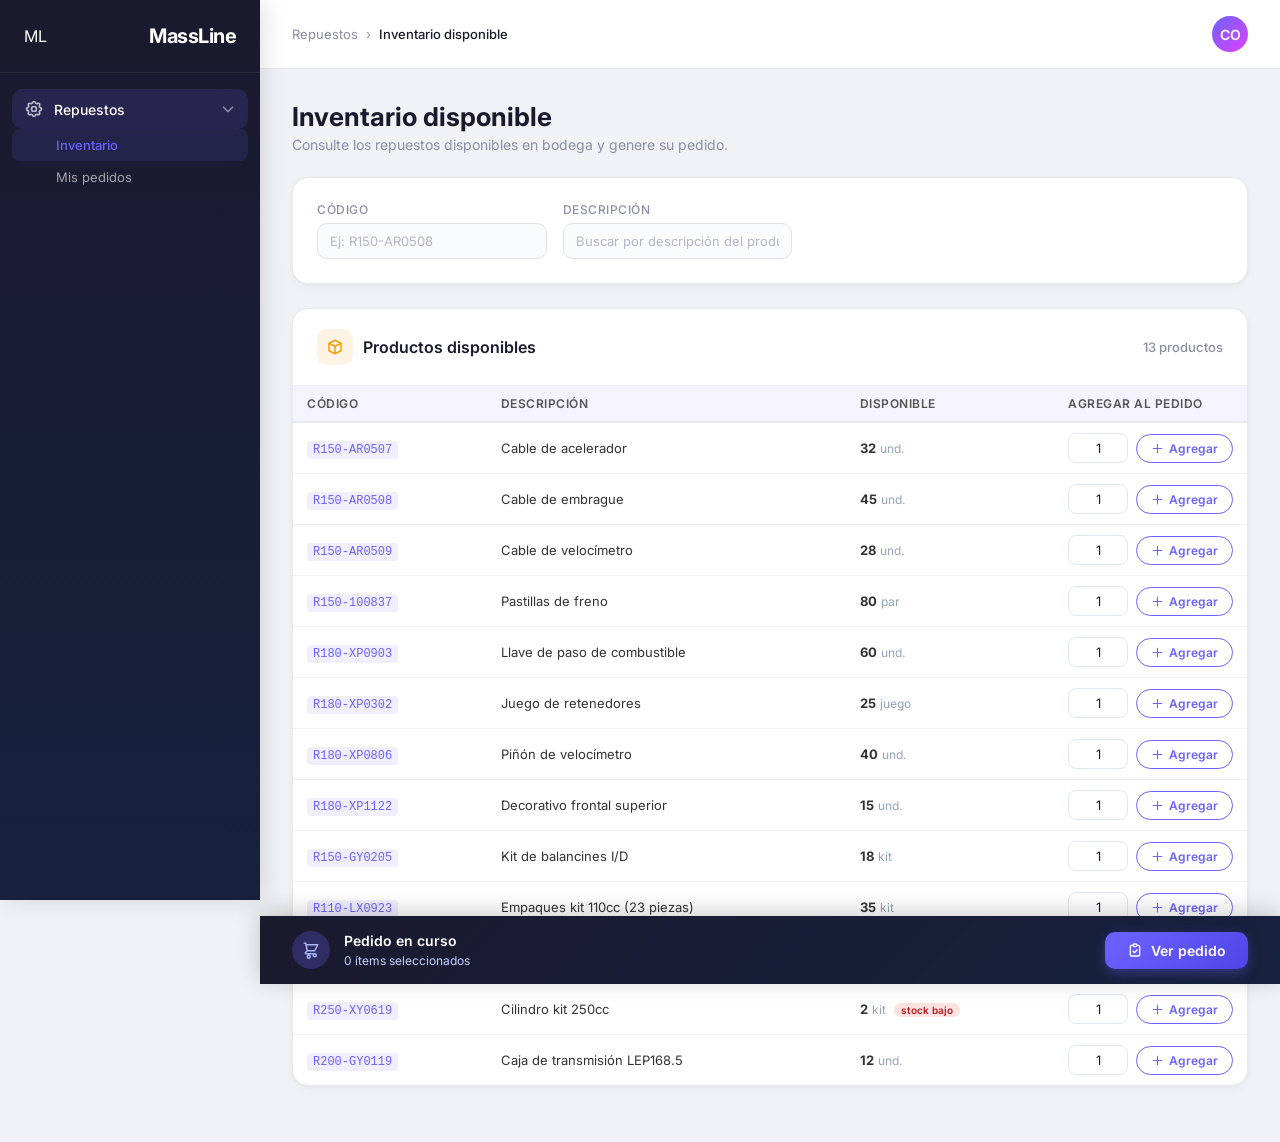
==== consumidor/index.html @ 3c109512 "casos de uso pedidos" ====
<!DOCTYPE html>
<html lang="es">
<head>
  <meta charset="UTF-8">
  <meta name="viewport" content="width=device-width, initial-scale=1.0">
  <title>MasStock — Portal de Repuestos</title>
  <link href="https://fonts.googleapis.com/css2?family=Inter:wght@400;500;600;700&display=swap" rel="stylesheet">
  <link rel="stylesheet" href="../css/styles.css">
  <link rel="stylesheet" href="../css/consumidor.css">
</head>
<body>

  <!-- ===== Sidebar ===== -->
  <aside class="sidebar">
    <div class="sidebar-logo">
      <div class="logo-icon">ML</div>
      <div class="logo-text">MassLine</div>
    </div>
    <nav class="sidebar-nav">
      <div class="nav-section open">
        <div class="nav-section-header active" onclick="toggleSection(this)">
          <div class="nav-section-left">
            <svg class="nav-icon" fill="none" stroke="currentColor" viewBox="0 0 24 24">
              <path stroke-linecap="round" stroke-linejoin="round" stroke-width="2"
                    d="M10.325 4.317c.426-1.756 2.924-1.756 3.35 0a1.724 1.724 0 002.573 1.066c1.543-.94 3.31.826 2.37 2.37a1.724 1.724 0 001.065 2.572c1.756.426 1.756 2.924 0 3.35a1.724 1.724 0 00-1.066 2.573c.94 1.543-.826 3.31-2.37 2.37a1.724 1.724 0 00-2.572 1.065c-.426 1.756-2.924 1.756-3.35 0a1.724 1.724 0 00-2.573-1.066c-1.543.94-3.31-.826-2.37-2.37a1.724 1.724 0 00-1.065-2.572c-1.756-.426-1.756-2.924 0-3.35a1.724 1.724 0 001.066-2.573c-.94-1.543.826-3.31 2.37-2.37.996.608 2.296.07 2.572-1.065z"/>
              <path stroke-linecap="round" stroke-linejoin="round" stroke-width="2" d="M15 12a3 3 0 11-6 0 3 3 0 016 0z"/>
            </svg>
            <span class="nav-label">Repuestos</span>
          </div>
          <svg class="nav-chevron" fill="none" stroke="currentColor" viewBox="0 0 24 24">
            <path stroke-linecap="round" stroke-linejoin="round" stroke-width="2" d="M9 5l7 7-7 7"/>
          </svg>
        </div>
        <div class="nav-submenu">
          <a href="index.html" class="active">Inventario</a>
          <a href="mis_pedidos.html">Mis pedidos</a>
        </div>
      </div>
    </nav>
  </aside>

  <!-- ===== Main ===== -->
  <div class="main">
    <header class="topbar">
      <div class="breadcrumb">
        <a href="#">Repuestos</a>
        <span>›</span>
        <span class="current">Inventario disponible</span>
      </div>
      <div class="topbar-actions">
        <div class="avatar" title="Consumidor">CO</div>
      </div>
    </header>

    <div class="page-content">

      <!-- ================================================================
           VISTA: Inventario disponible
      ================================================================ -->
      <div id="viewInventario">

        <div class="page-header">
          <div>
            <h1 class="page-title">Inventario disponible</h1>
            <p class="page-subtitle">Consulte los repuestos disponibles en bodega y genere su pedido.</p>
          </div>
        </div>

        <!-- Filtros -->
        <div class="card">
          <div class="card-body">
            <div class="search-row">
              <div class="filter-group">
                <label class="filter-label">Código</label>
                <input type="text" id="filterCodigo" class="filter-input" placeholder="Ej: R150-AR0508" oninput="filtrarInventario()">
              </div>
              <div class="filter-group" style="flex: 2;">
                <label class="filter-label">Descripción</label>
                <input type="text" id="filterDesc" class="filter-input" placeholder="Buscar por descripción del producto" oninput="filtrarInventario()">
              </div>

            </div>
          </div>
        </div>

        <!-- Tabla de inventario -->
        <div class="card" id="inventarioCard">
          <div class="card-header">
            <div class="card-header-icon list">
              <svg width="18" height="18" fill="none" stroke="currentColor" viewBox="0 0 24 24">
                <path stroke-linecap="round" stroke-linejoin="round" stroke-width="2"
                      d="M20 7l-8-4-8 4m16 0l-8 4m8-4v10l-8 4m0-10L4 7m8 4v10M4 7v10l8 4"/>
              </svg>
            </div>
            <h2>Productos disponibles</h2>
            <span class="card-header-right" id="inventarioCount">13 productos</span>
          </div>
          <div class="card-body" style="padding: 0;">
            <div class="table-wrapper" style="border: none; border-radius: 0;">
              <table class="data-table">
                <thead>
                  <tr>
                    <th>Código</th>
                    <th>Descripción</th>
                    <th>Disponible</th>
                    <th style="width: 175px;">Agregar al pedido</th>
                  </tr>
                </thead>
                <tbody id="inventarioTbody"></tbody>
              </table>
            </div>
          </div>
        </div>

        <!-- Sin resultados -->
        <div class="card" id="noResultsCard" style="display: none;">
          <div class="card-body">
            <div class="empty-state">
              <div class="empty-state-icon warning">
                <svg fill="none" stroke="currentColor" viewBox="0 0 24 24">
                  <path stroke-linecap="round" stroke-linejoin="round" stroke-width="2"
                        d="M21 21l-6-6m2-5a7 7 0 11-14 0 7 7 0 0114 0z"/>
                </svg>
              </div>
              <h3>Sin resultados</h3>
              <p>No se encontraron productos que coincidan con los filtros aplicados. Intente con otro código o descripción.</p>
            </div>
          </div>
        </div>

      </div><!-- /#viewInventario -->


      <!-- ================================================================
           VISTA: Pedido generado (éxito)
      ================================================================ -->
      <div id="viewExito" style="display: none;">
        <div class="card" style="max-width: 560px; margin: 48px auto;">
          <div class="card-body" style="text-align: center; padding: 48px 32px;">

            <div class="success-icon">
              <svg width="44" height="44" fill="none" stroke="currentColor" viewBox="0 0 24 24">
                <path stroke-linecap="round" stroke-linejoin="round" stroke-width="2"
                      d="M9 12l2 2 4-4m6 2a9 9 0 11-18 0 9 9 0 0118 0z"/>
              </svg>
            </div>

            <h2 class="success-title">Pedido generado exitosamente</h2>
            <p class="success-text">Su solicitud fue registrada y está en espera de confirmación por parte de bodega.</p>

            <div class="exito-ped-code" id="exitoPedCode">PED-000128</div>

            <div class="success-details">
              <div class="success-detail-item">
                <span class="extracted-label">Ítems solicitados</span>
                <span class="extracted-value" id="exitoItems">—</span>
              </div>
              <div class="success-detail-item">
                <span class="extracted-label">Estado</span>
                <span class="status-badge por-confirmar"><span class="dot"></span> Por confirmar</span>
              </div>
            </div>

            <div style="display: flex; gap: 12px; justify-content: center; margin-top: 32px;">
              <button type="button" class="btn btn-outline" onclick="nuevoPedido()">
                <svg width="15" height="15" fill="none" stroke="currentColor" viewBox="0 0 24 24">
                  <path stroke-linecap="round" stroke-linejoin="round" stroke-width="2" d="M12 4v16m8-8H4"/>
                </svg>
                Nuevo pedido
              </button>
              <a href="#" class="btn btn-primary" style="text-decoration: none;">
                <svg width="15" height="15" fill="none" stroke="currentColor" viewBox="0 0 24 24">
                  <path stroke-linecap="round" stroke-linejoin="round" stroke-width="2" d="M9 5l7 7-7 7"/>
                </svg>
                Ir a mis pedidos
              </a>
            </div>

          </div>
        </div>
      </div><!-- /#viewExito -->

    </div><!-- /.page-content -->
  </div><!-- /.main -->


  <!-- ================================================================
       Barra flotante del pedido
  ================================================================ -->
  <div class="cart-float-bar" id="cartFloatBar">
    <div class="cart-float-info">
      <div class="cart-float-icon">
        <svg width="18" height="18" fill="none" stroke="currentColor" viewBox="0 0 24 24">
          <path stroke-linecap="round" stroke-linejoin="round" stroke-width="2"
                d="M3 3h2l.4 2M7 13h10l4-8H5.4M7 13L5.4 5M7 13l-2.293 2.293c-.63.63-.184 1.707.707 1.707H17m0 0a2 2 0 100 4 2 2 0 000-4zm-8 2a2 2 0 100 4 2 2 0 000-4z"/>
        </svg>
      </div>
      <div>
        <div style="font-weight: 600; color: #fff; font-size: 14px; line-height: 1.3;">Pedido en curso</div>
        <div class="cart-float-count" id="cartFloatCount">0 ítems seleccionados</div>
      </div>
    </div>
    <button class="btn-cart-view" onclick="abrirConfirmModal()">
      <svg width="16" height="16" fill="none" stroke="currentColor" viewBox="0 0 24 24">
        <path stroke-linecap="round" stroke-linejoin="round" stroke-width="2"
              d="M9 5H7a2 2 0 00-2 2v12a2 2 0 002 2h10a2 2 0 002-2V7a2 2 0 00-2-2h-2M9 5a2 2 0 002 2h2a2 2 0 002-2M9 5a2 2 0 012-2h2a2 2 0 012 2m-6 9l2 2 4-4"/>
      </svg>
      Ver pedido
    </button>
  </div>


  <!-- ================================================================
       Modal: Confirmar pedido
  ================================================================ -->
  <div class="modal-overlay" id="confirmModal">
    <div class="modal">

      <div class="modal-header">
        <div class="modal-header-icon" style="background: linear-gradient(135deg, rgba(99,102,241,0.14), rgba(79,70,229,0.14)); color: #6366f1;">
          <svg width="20" height="20" fill="none" stroke="currentColor" viewBox="0 0 24 24">
            <path stroke-linecap="round" stroke-linejoin="round" stroke-width="2"
                  d="M3 3h2l.4 2M7 13h10l4-8H5.4M7 13L5.4 5M7 13l-2.293 2.293c-.63.63-.184 1.707.707 1.707H17m0 0a2 2 0 100 4 2 2 0 000-4zm-8 2a2 2 0 100 4 2 2 0 000-4z"/>
          </svg>
        </div>
        <div>
          <h3>Generar pedido</h3>
          <p>Revise los ítems y confirme la solicitud</p>
        </div>
        <button class="modal-close" onclick="cerrarConfirmModal()">
          <svg width="18" height="18" fill="none" stroke="currentColor" viewBox="0 0 24 24">
            <path stroke-linecap="round" stroke-linejoin="round" stroke-width="2" d="M6 18L18 6M6 6l12 12"/>
          </svg>
        </button>
      </div>

      <div class="modal-body">
        <div class="modal-section-label">Ítems solicitados</div>
        <table class="modal-cart-table">
          <thead>
            <tr>
              <th>Código</th>
              <th>Descripción</th>
              <th>Cantidad</th>
              <th></th>
            </tr>
          </thead>
          <tbody id="modalCartTbody"></tbody>
        </table>
      </div>

      <div class="modal-footer">
        <button class="btn-modal-cancel" onclick="cerrarConfirmModal()">Cancelar</button>
        <button class="btn-modal-confirm" onclick="confirmarPedido()">
          <svg width="16" height="16" fill="none" stroke="currentColor" viewBox="0 0 24 24">
            <path stroke-linecap="round" stroke-linejoin="round" stroke-width="2" d="M5 13l4 4L19 7"/>
          </svg>
          Confirmar pedido
        </button>
      </div>

    </div>
  </div>


  <script src="../js/shared.js"></script>
  <script src="js/consumidor.js"></script>
</body>
</html>
---- css/styles.css ----
/* ===== MassLine — Estilos compartidos ===== */

/* ===== Reset & Base ===== */
*,
*::before,
*::after {
    margin: 0;
    padding: 0;
    box-sizing: border-box;
}

body {
    font-family: 'Inter', system-ui, -apple-system, sans-serif;
    background: #f0f2f5;
    color: #1a1a2e;
    min-height: 100vh;
    display: flex;
}

/* ===== Sidebar ===== */
.sidebar {
    width: 260px;
    background: linear-gradient(180deg, #1a1a2e 0%, #16213e 100%);
    color: #fff;
    display: flex;
    flex-direction: column;
    min-height: 100vh;
    position: fixed;
    left: 0;
    top: 0;
    bottom: 0;
    z-index: 100;
    box-shadow: 4px 0 24px rgba(0, 0, 0, 0.12);
}

.sidebar-logo {
    padding: 24px 24px;
    border-bottom: 1px solid rgba(255, 255, 255, 0.08);
    display: flex;
    align-items: center;
    justify-content: center;
    gap: 12px;
}

.sidebar-logo .logo-icon {
    width: 140px;
    height: auto;
    max-width: 100%;
    display: block;
    border-radius: 10px;
}

.sidebar-logo .logo-text {
    font-size: 20px;
    font-weight: 700;
    letter-spacing: -0.5px;
}

.sidebar-nav {
    flex: 1;
    padding: 16px 12px;
    overflow-y: auto;
}

.nav-section {
    margin-bottom: 8px;
}

.nav-section-header {
    display: flex;
    align-items: center;
    justify-content: space-between;
    padding: 10px 12px;
    border-radius: 10px;
    cursor: pointer;
    transition: background 0.2s;
    user-select: none;
}

.nav-section-header:hover {
    background: rgba(255, 255, 255, 0.06);
}

.nav-section-header.active {
    background: rgba(108, 99, 255, 0.15);
}

.nav-section-left {
    display: flex;
    align-items: center;
    gap: 10px;
}

.nav-icon {
    width: 20px;
    height: 20px;
    opacity: 0.7;
}

.nav-label {
    font-size: 14px;
    font-weight: 500;
}

.nav-badge {
    background: #6c63ff;
    color: #fff;
    font-size: 11px;
    font-weight: 600;
    padding: 2px 8px;
    border-radius: 12px;
    min-width: 22px;
    text-align: center;
}

.nav-chevron {
    width: 16px;
    height: 16px;
    transition: transform 0.3s ease;
    opacity: 0.5;
}

.nav-section.open .nav-chevron {
    transform: rotate(90deg);
}

.nav-submenu {
    max-height: 0;
    overflow: hidden;
    transition: max-height 0.3s ease;
}

.nav-section.open .nav-submenu {
    max-height: 200px;
}

.nav-submenu a {
    display: block;
    padding: 8px 12px 8px 44px;
    color: rgba(255, 255, 255, 0.6);
    text-decoration: none;
    font-size: 13px;
    border-radius: 8px;
    transition: all 0.2s;
}

.nav-submenu a:hover,
.nav-submenu a.active {
    color: #fff;
    background: rgba(108, 99, 255, 0.12);
}

.nav-submenu a.active {
    color: #6c63ff;
    font-weight: 500;
}

/* ===== Main Content ===== */
.main {
    margin-left: 260px;
    flex: 1;
    min-height: 100vh;
    display: flex;
    flex-direction: column;
}

/* ===== Top Bar ===== */
.topbar {
    background: #fff;
    padding: 16px 32px;
    display: flex;
    align-items: center;
    justify-content: space-between;
    border-bottom: 1px solid #e8e8ef;
    position: sticky;
    top: 0;
    z-index: 50;
}

.breadcrumb {
    display: flex;
    align-items: center;
    gap: 8px;
    font-size: 13px;
    color: #8b8fa3;
}

.breadcrumb a {
    color: #8b8fa3;
    text-decoration: none;
    transition: color 0.2s;
}

.breadcrumb a:hover {
    color: #6c63ff;
}

.breadcrumb .current {
    color: #1a1a2e;
    font-weight: 500;
}

.topbar-actions {
    display: flex;
    align-items: center;
    gap: 12px;
}

.avatar {
    width: 36px;
    height: 36px;
    border-radius: 50%;
    background: linear-gradient(135deg, #6c63ff, #e040fb);
    display: flex;
    align-items: center;
    justify-content: center;
    font-size: 14px;
    font-weight: 600;
    color: #fff;
    cursor: pointer;
}

/* ===== Page Content ===== */
.page-content {
    flex: 1;
    padding: 32px;
    max-width: 1100px;
    width: 100%;
}

.page-header {
    display: flex;
    align-items: flex-start;
    justify-content: space-between;
    margin-bottom: 24px;
}

.page-header-actions {
    display: flex;
    gap: 8px;
}

.page-title {
    font-size: 26px;
    font-weight: 700;
    color: #1a1a2e;
    margin-bottom: 4px;
}

.page-subtitle {
    font-size: 14px;
    color: #8b8fa3;
}

.page-content-narrow {
    max-width: 900px;
}

.page-content-narrow .page-subtitle {
    margin-bottom: 32px;
}

/* ===== Card ===== */
.card {
    background: #fff;
    border-radius: 16px;
    box-shadow: 0 1px 3px rgba(0, 0, 0, 0.04), 0 4px 12px rgba(0, 0, 0, 0.03);
    border: 1px solid #e8e8ef;
    margin-bottom: 24px;
    overflow: hidden;
}

.card-header {
    padding: 20px 24px;
    border-bottom: 1px solid #f0f0f5;
    display: flex;
    align-items: center;
    gap: 10px;
}

.card-header-icon {
    width: 36px;
    height: 36px;
    border-radius: 10px;
    display: flex;
    align-items: center;
    justify-content: center;
    font-size: 18px;
}

.card-header-icon.search {
    background: #eef0ff;
    color: #6c63ff;
}

.card-header-icon.list {
    background: #fff3e6;
    ;
    color: #f59e0b;
}

.card-header-icon.detail {
    background: #eef0ff;
    color: #6c63ff;
}

.card-header-icon.info {
    background: #eef0ff;
    color: #6c63ff;
}

.card-header-icon.docs {
    background: #fff3e6;
    color: #f59e0b;
}

.card-header-icon.email {
    background: #e8f5e9;
    color: #4caf50;
}

.card-header h2 {
    font-size: 16px;
    font-weight: 600;
    color: #1a1a2e;
}

.card-header-right {
    margin-left: auto;
    font-size: 13px;
    color: #8b8fa3;
    font-weight: 500;
}

.card-body {
    padding: 24px;
}

/* ===== Buttons ===== */
.btn {
    padding: 10px 24px;
    border-radius: 10px;
    font-size: 14px;
    font-weight: 500;
    font-family: inherit;
    cursor: pointer;
    transition: all 0.2s;
    border: none;
    display: inline-flex;
    align-items: center;
    gap: 8px;
}

.btn-secondary {
    background: #f0f0f5;
    color: #4a4a68;
}

.btn-secondary:hover {
    background: #e4e4ec;
}

.btn-primary {
    background: linear-gradient(135deg, #6c63ff, #5a52d5);
    color: #fff;
    box-shadow: 0 2px 8px rgba(108, 99, 255, 0.3);
}

.btn-primary:hover {
    background: linear-gradient(135deg, #5a52d5, #4840b0);
    box-shadow: 0 4px 16px rgba(108, 99, 255, 0.4);
    transform: translateY(-1px);
}

.btn-primary:active {
    transform: translateY(0);
}

.btn-primary:disabled {
    background: #c4c4d4;
    box-shadow: none;
    cursor: not-allowed;
    transform: none;
}

.btn-primary:disabled:hover {
    background: #c4c4d4;
    box-shadow: none;
    transform: none;
}

.btn-sm {
    padding: 8px 16px;
    font-size: 13px;
    border-radius: 8px;
}

/* ===== Search/Filters (consulta) ===== */
.search-row {
    display: grid;
    grid-template-columns: 1.2fr 1.2fr 1fr 1fr auto;
    gap: 16px;
    align-items: end;
}

.filter-group {
    display: flex;
    flex-direction: column;
    gap: 6px;
}

.filter-label {
    font-size: 12px;
    font-weight: 500;
    color: #8b8fa3;
    text-transform: uppercase;
    letter-spacing: 0.5px;
}

.filter-input {
    padding: 9px 12px;
    border: 1.5px solid #dfe1e8;
    border-radius: 10px;
    font-size: 13px;
    font-family: inherit;
    color: #1a1a2e;
    background: #fafbfd;
    transition: all 0.2s;
    outline: none;
}

.filter-input:hover {
    border-color: #b4b7c9;
}

.filter-input:focus {
    border-color: #6c63ff;
    background: #fff;
    box-shadow: 0 0 0 3px rgba(108, 99, 255, 0.1);
}

.filter-input::placeholder {
    color: #b4b7c9;
}

/* ===== Estado Tabs ===== */
.estado-tabs {
    display: flex;
    gap: 6px;
    margin-top: 16px;
    flex-wrap: wrap;
}

.estado-tab {
    padding: 6px 14px;
    border-radius: 8px;
    border: 1.5px solid #e4e4ec;
    border-radius: 20px;
    background: #fff;
    font-size: 12px;
    font-weight: 500;
    color: #6b7280;
    cursor: pointer;
    transition: all 0.2s;
    font-family: inherit;
    display: inline-flex;
    align-items: center;
    gap: 6px;
}

.estado-tab:hover {
    border-color: #6c63ff;
    color: #6c63ff;
}

.estado-tab.active {
    background: #6c63ff;
    color: #fff;
    border-color: #6c63ff;
}

.tab-count {
    font-size: 11px;
    font-weight: 600;
    background: rgba(0, 0, 0, 0.06);
    padding: 1px 7px;
    border-radius: 10px;
}

.estado-tab.active .tab-count {
    background: rgba(255, 255, 255, 0.25);
}

/* ===== Data Table ===== */
.table-wrapper {
    overflow-x: auto;
    border-radius: 8px;
    border: 1px solid #e8e8f0;
}

.data-table {
    width: 100%;
    border-collapse: collapse;
    font-size: 13px;
}

.data-table thead {
    background: #f4f3ff;
}

.data-table th {
    padding: 10px 14px;
    text-align: left;
    font-weight: 600;
    color: #555;
    font-size: 12px;
    text-transform: uppercase;
    letter-spacing: 0.5px;
    border-bottom: 2px solid #e8e8f0;
}

.data-table td {
    padding: 10px 14px;
    color: #333;
    border-bottom: 1px solid #f0f0f5;
}

.data-table tbody tr:hover {
    background: #fafaff;
}

.data-table tbody tr:last-child td {
    border-bottom: none;
}

.data-table code {
    background: #f0eeff;
    padding: 2px 6px;
    border-radius: 4px;
    font-size: 12px;
    color: #6c63ff;
}

.data-table code.code-ml {
    background: #fef2f2;
    color: #e11d48;
}

#ordersTableCard .data-table tbody tr {
    cursor: pointer;
    transition: background 0.15s;
}

#ordersTableCard .data-table tbody tr:hover {
    background: #f5f4ff;
}

/* ===== Status Badges ===== */
.status-badge {
    display: inline-flex;
    align-items: center;
    gap: 6px;
    padding: 4px 12px;
    border-radius: 20px;
    font-size: 12px;
    font-weight: 500;
    white-space: nowrap;
}

.status-badge .dot {
    width: 6px;
    height: 6px;
    border-radius: 50%;
    flex-shrink: 0;
}

/* En bodega */
.status-badge.en-bodega {
    background: #fef3c7;
    color: #92400e;
    border: 1px solid #fde68a;
}

.status-badge.en-bodega .dot {
    background: #f59e0b;
}

/* En revisión */
.status-badge.en-revision {
    background: #fef3c7;
    color: #92400e;
    border: 1.5px dashed #f59e0b;
    animation: pulse-review 2s infinite;
}

.status-badge.en-revision .dot {
    background: #f59e0b;
    animation: pulse 1s infinite;
}

@keyframes pulse {

    0%,
    100% {
        opacity: 0.4;
    }

    50% {
        opacity: 1;
    }
}

@keyframes pulse-review {

    0%,
    100% {
        box-shadow: 0 0 0 0 rgba(245, 158, 11, 0.3);
    }

    50% {
        box-shadow: 0 0 0 6px rgba(245, 158, 11, 0);
    }
}

/* Revisada */
.status-badge.revisada {
    background: #ecfdf5;
    color: #065f46;
    border: 1px solid #a7f3d0;
}

.status-badge.revisada .dot {
    background: #10b981;
}

/* Revisada con anomalía */
.status-badge.revisada-anomalia {
    background: linear-gradient(135deg, #ecfdf5 50%, #fef3c7 100%);
    color: #065f46;
    border: 1px solid #bbf7d0;
}

.status-badge.revisada-anomalia .dot {
    background: #f59e0b;
}

.status-badge.revisada-anomalia .warning-icon,
.status-badge.almacenada-anomalia .warning-icon,
.status-badge.por-almacenar-anomalia .warning-icon,
.status-badge.valorada-anomalia .warning-icon {
    width: 14px;
    height: 14px;
    color: #f59e0b;
}

/* Almacenada */
.status-badge.almacenada {
    background: #ede9fe;
    color: #5b21b6;
    border: 1px solid #ddd6fe;
}

.status-badge.almacenada .dot {
    background: #8b5cf6;
}

/* Almacenada con anomalía */
.status-badge.almacenada-anomalia {
    background: linear-gradient(135deg, #ede9fe 50%, #fef3c7 100%);
    color: #5b21b6;
    border: 1px solid #ddd6fe;
}

.status-badge.almacenada-anomalia .dot {
    background: #f59e0b;
}

/* Por almacenar */
.status-badge.por-almacenar {
    background: #eef0ff;
    color: #4338ca;
    border: 1px solid #c7d2fe;
}

.status-badge.por-almacenar .dot {
    background: #818cf8;
}

/* Por almacenar con anomalía */
.status-badge.por-almacenar-anomalia {
    background: linear-gradient(135deg, #eef0ff 50%, #fef3c7 100%);
    color: #4338ca;
    border: 1px solid #c7d2fe;
}

.status-badge.por-almacenar-anomalia .dot {
    background: #f59e0b;
}

/* Valorada */
.status-badge.valorada {
    background: #fdf4ff;
    color: #86198f;
    border: 1px solid #f0abfc;
}

.status-badge.valorada .dot {
    background: #D916A8;
}

/* Valorada con anomalía */
.status-badge.valorada-anomalia {
    background: linear-gradient(135deg, #fdf4ff 50%, #fef3c7 100%);
    color: #86198f;
    border: 1px solid #f0abfc;
}

.status-badge.valorada-anomalia .dot {
    background: #f59e0b;
}

/* Por valorar (Local directa) */
.status-badge.por-valorar {
    background: #fdf2f8;
    color: #9d174d;
    border: 1px solid #fbcfe8;
}

.status-badge.por-valorar .dot {
    background: #ec4899;
}

/* Ingresada (Por llegar) */
.status-badge.ingresada {
    background: #dbeafe;
    color: #075985;
    border: 1px solid #bfdbfe;
}

.status-badge.ingresada .dot {
    background: #3b82f6;
}

/* ===== Detail View ===== */
.detail-header {
    display: flex;
    align-items: center;
    gap: 12px;
    margin-bottom: 24px;
    flex-wrap: wrap;
}

.detail-back {
    width: 36px;
    height: 36px;
    border-radius: 10px;
    border: 1.5px solid #e4e4ec;
    background: #fff;
    display: flex;
    align-items: center;
    justify-content: center;
    cursor: pointer;
    transition: all 0.2s;
    text-decoration: none;
    color: inherit;
}

.detail-back:hover {
    border-color: #6c63ff;
    color: #6c63ff;
}

.detail-title {
    font-size: 22px;
    font-weight: 700;
}

.detail-grid {
    display: grid;
    grid-template-columns: 1fr 1fr;
    gap: 20px;
}

.detail-field {
    display: flex;
    flex-direction: column;
    gap: 4px;
}

.detail-label {
    font-size: 12px;
    font-weight: 600;
    color: #8b8fa3;
    text-transform: uppercase;
    letter-spacing: 0.5px;
}

.detail-value {
    font-size: 15px;
    font-weight: 500;
    color: #1a1a2e;
}

.detail-section-title {
    font-size: 14px;
    font-weight: 600;
    color: #4a4a68;
    margin-bottom: 12px;
    display: flex;
    align-items: center;
    gap: 8px;
}

.item-count {
    background: #f0eeff;
    color: #6c63ff;
    font-size: 12px;
    font-weight: 600;
    padding: 2px 10px;
    border-radius: 12px;
}

/* ===== Empty States ===== */
.empty-state {
    text-align: center;
    padding: 48px 24px;
}

.empty-state-icon {
    width: 64px;
    height: 64px;
    margin: 0 auto 16px;
    background: #f0f0f5;
    border-radius: 16px;
    display: flex;
    align-items: center;
    justify-content: center;
}

.empty-state-icon svg {
    width: 28px;
    height: 28px;
    color: #8b8fa3;
}

.empty-state-icon.warning {
    background: #fef3c7;
}

.empty-state-icon.warning svg {
    color: #f59e0b;
}

.empty-state h3 {
    font-size: 16px;
    font-weight: 600;
    color: #1a1a2e;
    margin-bottom: 8px;
}

.empty-state p {
    font-size: 14px;
    color: #8b8fa3;
    max-width: 400px;
    margin: 0 auto;
    line-height: 1.6;
}

/* ===== Toggle Simulation Button ===== */
.toggle-error-mode {
    position: fixed;
    bottom: 16px;
    right: 16px;
    height: 32px;
    padding: 0 12px;
    border-radius: 16px;
    border: 2px solid #e5e7eb;
    background: #fff;
    cursor: pointer;
    display: flex;
    align-items: center;
    justify-content: center;
    gap: 6px;
    opacity: 0.12;
    transition: all 0.2s;
    z-index: 200;
    font-family: inherit;
    font-size: 11px;
    font-weight: 500;
    color: #6b7280;
}

.toggle-error-mode:hover {
    opacity: 1;
    box-shadow: 0 2px 12px rgba(0, 0, 0, 0.15);
}

.toggle-error-mode.mode-1 {
    border-color: #ef4444;
    background: #fef2f2;
    color: #991b1b;
    opacity: 0.5;
}

.toggle-error-mode.mode-2 {
    border-color: #f59e0b;
    background: #fffbeb;
    color: #92400e;
    opacity: 0.5;
}

.toggle-error-mode.mode-3 {
    border-color: #3b82f6;
    background: #eff6ff;
    color: #1e40af;
    opacity: 0.5;
}

.toggle-error-mode.mode-4 {
    border-color: #8b5cf6;
    background: #f5f3ff;
    color: #5b21b6;
    opacity: 0.5;
}

.toggle-error-mode.mode-5 {
    border-color: #6c63ff;
    background: #f0eeff;
    color: #4338ca;
    opacity: 0.5;
}

.toggle-error-mode[class*="mode-"]:hover {
    opacity: 1;
}

/* ===== Action Buttons (arrival, review, store) ===== */
/* Registrar llegada */
.btn-arrival {
    width: 30px;
    height: 30px;
    border-radius: 8px;
    border: 1.5px solid #bae6fd;
    background: #e0f2fe;
    color: #0284c7;
    display: inline-flex;
    align-items: center;
    justify-content: center;
    cursor: pointer;
    transition: all 0.2s;
    position: relative;
}

.btn-arrival:hover {
    background: #0ea5e9;
    color: #fff;
    border-color: #0ea5e9;
    transform: translateY(-1px);
    box-shadow: 0 2px 8px rgba(14, 165, 233, 0.4);
}

.btn-arrival::after {
    content: 'Registrar llegada';
    position: absolute;
    bottom: calc(100% + 6px);
    left: 50%;
    transform: translateX(-50%);
    background: #1a1a2e;
    color: #fff;
    padding: 4px 10px;
    border-radius: 6px;
    font-size: 11px;
    white-space: nowrap;
    opacity: 0;
    pointer-events: none;
    transition: opacity 0.2s;
}

.btn-arrival:hover::after {
    opacity: 1;
}

.btn-arrival-lg {
    padding: 8px 16px;
    border-radius: 10px;
    border: 1.5px solid #bae6fd;
    background: #e0f2fe;
    color: #0284c7;
    font-size: 13px;
    font-weight: 600;
    font-family: inherit;
    display: inline-flex;
    align-items: center;
    gap: 8px;
    cursor: pointer;
    transition: all 0.2s;
}

.btn-arrival-lg:hover {
    background: #0ea5e9;
    color: #fff;
    border-color: #0ea5e9;
    box-shadow: 0 2px 8px rgba(14, 165, 233, 0.4);
    transform: translateY(-1px);
}

/* Iniciar revisión */
.btn-review {
    width: 30px;
    height: 30px;
    border-radius: 8px;
    border: 1.5px solid #a7f3d0;
    background: #d1fae5;
    color: #059669;
    display: inline-flex;
    align-items: center;
    justify-content: center;
    cursor: pointer;
    transition: all 0.2s;
    position: relative;
}

.btn-review:hover {
    background: #10b981;
    color: #fff;
    border-color: #10b981;
    transform: translateY(-1px);
    box-shadow: 0 2px 8px rgba(16, 185, 129, 0.4);
}

.btn-review::after {
    content: 'Iniciar revisión';
    position: absolute;
    bottom: calc(100% + 6px);
    left: 50%;
    transform: translateX(-50%);
    background: #1a1a2e;
    color: #fff;
    padding: 4px 10px;
    border-radius: 6px;
    font-size: 11px;
    white-space: nowrap;
    opacity: 0;
    pointer-events: none;
    transition: opacity 0.2s;
}

.btn-review:hover::after {
    opacity: 1;
}

.btn-review-lg {
    padding: 8px 16px;
    border-radius: 10px;
    border: 1.5px solid #a7f3d0;
    background: #d1fae5;
    color: #059669;
    font-size: 13px;
    font-weight: 600;
    font-family: inherit;
    display: inline-flex;
    align-items: center;
    gap: 8px;
    cursor: pointer;
    transition: all 0.2s;
}

.btn-review-lg:hover {
    background: #10b981;
    color: #fff;
    border-color: #10b981;
    box-shadow: 0 2px 8px rgba(16, 185, 129, 0.4);
    transform: translateY(-1px);
}

/* Almacenar */
.btn-store {
    width: 30px;
    height: 30px;
    border-radius: 8px;
    border: 1.5px solid #c7d2fe;
    background: #eef0ff;
    color: #6366f1;
    display: inline-flex;
    align-items: center;
    justify-content: center;
    cursor: pointer;
    transition: all 0.2s;
    position: relative;
}

.btn-store:hover {
    background: #818cf8;
    color: #fff;
    border-color: #818cf8;
    transform: translateY(-1px);
    box-shadow: 0 2px 8px rgba(129, 140, 248, 0.4);
}

.btn-store::after {
    content: 'Almacenar';
    position: absolute;
    bottom: calc(100% + 6px);
    left: 50%;
    transform: translateX(-50%);
    background: #1a1a2e;
    color: #fff;
    padding: 4px 10px;
    border-radius: 6px;
    font-size: 11px;
    white-space: nowrap;
    opacity: 0;
    pointer-events: none;
    transition: opacity 0.2s;
}

.btn-store:hover::after {
    opacity: 1;
}

.btn-valorate {
    width: 30px;
    height: 30px;
    border-radius: 8px;
    border: 1.5px solid #f0abfc;
    background: #fdf4ff;
    color: #D916A8;
    display: inline-flex;
    align-items: center;
    justify-content: center;
    cursor: pointer;
    transition: all 0.2s;
    position: relative;
}

.btn-valorate:hover {
    background: #D916A8;
    color: #fff;
    border-color: #D916A8;
    transform: translateY(-1px);
    box-shadow: 0 2px 8px rgba(217, 22, 168, 0.4);
}

.btn-valorate::after {
    content: 'Valorar';
    position: absolute;
    bottom: calc(100% + 6px);
    left: 50%;
    transform: translateX(-50%);
    background: #1a1a2e;
    color: #fff;
    padding: 4px 10px;
    border-radius: 6px;
    font-size: 11px;
    white-space: nowrap;
    opacity: 0;
    pointer-events: none;
    transition: opacity 0.2s;
}

.btn-valorate:hover::after {
    opacity: 1;
}

.btn-store-lg {
    padding: 8px 16px;
    border-radius: 10px;
    border: 1.5px solid #c7d2fe;
    background: #eef0ff;
    color: #4338ca;
    font-size: 13px;
    font-weight: 600;
    font-family: inherit;
    display: inline-flex;
    align-items: center;
    gap: 8px;
    cursor: pointer;
    transition: all 0.2s;
}

.btn-store-lg:hover {
    background: #6366f1;
    color: #fff;
    border-color: #6366f1;
    box-shadow: 0 2px 8px rgba(99, 102, 241, 0.4);
    transform: translateY(-1px);
}

.btn-valorate-lg {
    padding: 8px 16px;
    border-radius: 10px;
    border: 1.5px solid #f0abfc;
    background: #fdf4ff;
    color: #86198f;
    font-size: 13px;
    font-weight: 600;
    font-family: inherit;
    display: inline-flex;
    align-items: center;
    gap: 8px;
    cursor: pointer;
    transition: all 0.2s;
}

.btn-valorate-lg:hover {
    background: #D916A8;
    color: #fff;
    border-color: #D916A8;
    box-shadow: 0 2px 8px rgba(217, 22, 168, 0.4);
    transform: translateY(-1px);
}

.btn-edit-review-lg {
    padding: 8px 16px;
    border-radius: 10px;
    border: 1.5px solid #fde68a;
    background: #fefce8;
    color: #92400e;
    font-size: 13px;
    font-weight: 600;
    font-family: inherit;
    display: inline-flex;
    align-items: center;
    gap: 8px;
    cursor: pointer;
    transition: all 0.2s;
}

.btn-edit-review-lg:hover {
    background: #f59e0b;
    color: #fff;
    border-color: #f59e0b;
    box-shadow: 0 2px 8px rgba(245, 158, 11, 0.4);
    transform: translateY(-1px);
}

/* Disabled state when emergency edit request is pending */
.btn-arrival-lg:disabled,
.btn-review-lg:disabled,
.btn-edit-review-lg:disabled,
.btn-store-lg:disabled,
.btn-pending-lock:disabled {
    opacity: 0.45;
    cursor: not-allowed;
    filter: grayscale(0.4);
    transform: none !important;
    box-shadow: none !important;
}

/* ===== Modal ===== */
.modal-overlay {
    position: fixed;
    inset: 0;
    background: rgba(0, 0, 0, 0.4);
    backdrop-filter: blur(4px);
    display: flex;
    align-items: center;
    justify-content: center;
    z-index: 1000;
    opacity: 0;
    pointer-events: none;
    transition: opacity 0.3s;
}

.modal-overlay.active {
    opacity: 1;
    pointer-events: auto;
}

.modal {
    background: #fff;
    border-radius: 16px;
    box-shadow: 0 20px 60px rgba(0, 0, 0, 0.15);
    width: 90%;
    max-width: 480px;
    max-height: 90vh;
    display: flex;
    flex-direction: column;
    transform: translateY(20px) scale(0.97);
    transition: transform 0.25s ease;
}

.modal-overlay.active .modal {
    transform: translateY(0) scale(1);
}

.modal-header {
    padding: 20px 24px;
    border-bottom: 1px solid #f0f0f5;
    display: flex;
    align-items: center;
    gap: 12px;
}

.modal-header-icon {
    width: 40px;
    height: 40px;
    border-radius: 10px;
    background: linear-gradient(135deg, rgba(14, 165, 233, 0.15), rgba(2, 132, 199, 0.15));
    color: #0284c7;
    display: flex;
    align-items: center;
    justify-content: center;
    flex-shrink: 0;
}

.modal-header h3 {
    font-size: 16px;
    font-weight: 600;
    color: #1a1a2e;
}

.modal-header p {
    font-size: 13px;
    color: #8b8fa3;
    margin-top: 2px;
}

.modal-close {
    margin-left: auto;
    width: 32px;
    height: 32px;
    border-radius: 8px;
    border: none;
    background: transparent;
    cursor: pointer;
    display: flex;
    align-items: center;
    justify-content: center;
    color: #8b8fa3;
    transition: all 0.2s;
}

.modal-close:hover {
    background: #f0f0f5;
    color: #1a1a2e;
}

.modal-body {
    padding: 24px;
    overflow-y: auto;
    flex: 1;
}

.modal-summary {
    display: flex;
    flex-direction: column;
    gap: 10px;
    padding: 16px;
    background: #f8f7ff;
    border-radius: 10px;
    margin-bottom: 20px;
}

.modal-summary-row {
    display: flex;
    justify-content: space-between;
    align-items: center;
}

.modal-summary-label {
    font-size: 13px;
    color: #8b8fa3;
}

.modal-summary-value {
    font-size: 13px;
    font-weight: 600;
    color: #1a1a2e;
}

.modal-form-row {
    display: grid;
    grid-template-columns: 1fr 1fr;
    gap: 12px;
}

.modal-form-group {
    display: flex;
    flex-direction: column;
    gap: 6px;
}

.modal-form-label {
    font-size: 12px;
    font-weight: 500;
    color: #8b8fa3;
}

.modal-form-input {
    padding: 8px 12px;
    border: 1.5px solid #e4e4ec;
    border-radius: 8px;
    font-size: 13px;
    font-family: inherit;
    color: #1a1a2e;
    background: #f8f7ff;
}

.modal-footer {
    padding: 16px 24px;
    border-top: 1px solid #f0f0f5;
    display: flex;
    justify-content: flex-end;
    align-items: center;
    gap: 8px;
    flex-wrap: wrap;
}

.btn-modal-cancel {
    padding: 8px 20px;
    border-radius: 8px;
    border: 1.5px solid #e4e4ec;
    background: #fff;
    color: #4a4a68;
    font-size: 13px;
    font-weight: 500;
    font-family: inherit;
    cursor: pointer;
    transition: all 0.2s;
}

.btn-modal-cancel:hover {
    background: #f0f0f5;
}

.btn-modal-confirm {
    padding: 8px 20px;
    border-radius: 8px;
    border: none;
    background: linear-gradient(135deg, #0ea5e9, #0284c7);
    color: #fff;
    font-size: 13px;
    font-weight: 600;
    font-family: inherit;
    cursor: pointer;
    display: flex;
    align-items: center;
    gap: 6px;
    transition: all 0.2s;
}

.btn-modal-confirm:hover {
    box-shadow: 0 4px 12px rgba(14, 165, 233, 0.4);
    transform: translateY(-1px);
}

.btn-modal-confirm:disabled {
    opacity: 0.45;
    cursor: not-allowed;
}

.btn-modal-confirm:disabled:hover {
    box-shadow: none;
    transform: none;
}

.storage-blocked-msg {
    display: flex;
    align-items: center;
    gap: 6px;
    font-size: 12px;
    font-weight: 500;
    color: #92400e;
    background: #fefce8;
    border: 1px solid #fde68a;
    border-radius: 8px;
    padding: 8px 12px;
    width: 100%;
    order: -1;
}

/* ===== Toast ===== */
.toast {
    position: fixed;
    top: 24px;
    right: 24px;
    background: #fff;
    border-radius: 12px;
    box-shadow: 0 8px 30px rgba(0, 0, 0, 0.12);
    border: 1px solid #e8e8ef;
    padding: 14px 18px;
    display: flex;
    align-items: center;
    gap: 12px;
    z-index: 2000;
    transform: translateX(120%);
    transition: transform 0.4s ease;
    max-width: 400px;
}

.toast.show {
    transform: translateX(0);
}

.toast-icon {
    width: 32px;
    height: 32px;
    border-radius: 8px;
    background: #d1fae5;
    color: #059669;
    display: flex;
    align-items: center;
    justify-content: center;
    flex-shrink: 0;
}

.toast-content {
    flex: 1;
}

.toast-title {
    font-size: 13px;
    font-weight: 600;
    color: #1a1a2e;
}

.toast-message {
    font-size: 12px;
    color: #8b8fa3;
    margin-top: 2px;
}

.toast-close {
    background: none;
    border: none;
    cursor: pointer;
    color: #8b8fa3;
    padding: 4px;
    display: flex;
    align-items: center;
    justify-content: center;
    border-radius: 4px;
    transition: all 0.2s;
}

.toast-close:hover {
    background: #f0f0f5;
    color: #1a1a2e;
}

/* ===== Storage Modal ===== */
.storage-products {
    margin-top: 14px;
}

.storage-product-item {
    border: 1.5px solid #e2e4e9;
    border-radius: 10px;
    margin-bottom: 10px;
    overflow: hidden;
}

.storage-product-header {
    display: flex;
    align-items: center;
    gap: 10px;
    padding: 10px 14px;
    background: #f8f9fb;
    font-size: 13px;
}

.storage-product-code {
    font-weight: 600;
    color: #6c63ff;
    background: #ede9fe;
    padding: 2px 8px;
    border-radius: 5px;
    font-size: 11.5px;
}

.storage-product-code.ml-code-badge {
    color: #92400e;
    background: #fefce8;
    border: 1px solid #fde68a;
}

code.ml-code-badge {
    color: #92400e;
    background: #fefce8;
    border: 1px solid #fde68a;
    padding: 2px 8px;
    border-radius: 6px;
    font-size: 12px;
    font-weight: 600;
}

.storage-product-ml-desc {
    font-size: 12px;
    color: #78350f;
    font-weight: 500;
    background: #fffbeb;
    padding: 1px 7px;
    border-radius: 4px;
}

.storage-product-name {
    color: #1a1a2e;
    font-weight: 500;
    flex: 1;
}

.storage-product-qty {
    color: #6b7280;
    font-size: 12px;
}

.storage-box-list {
    padding: 8px 14px;
}

.storage-box-row {
    display: flex;
    align-items: center;
    gap: 10px;
    padding: 6px 0;
    font-size: 12.5px;
    border-bottom: 1px solid #f1f5f9;
}

.storage-box-row:last-child {
    border-bottom: none;
}

.storage-box-code {
    font-weight: 600;
    color: #6c63ff;
    background: #ede9fe;
    padding: 2px 8px;
    border-radius: 4px;
    font-size: 11px;
    min-width: 70px;
    text-align: center;
}

.storage-box-qty {
    color: #374151;
    min-width: 60px;
}

.storage-box-position {
    margin-left: auto;
    display: inline-flex;
    align-items: center;
    gap: 5px;
    background: #f0fdf4;
    border: 1px solid #bbf7d0;
    color: #166534;
    padding: 3px 10px;
    border-radius: 6px;
    font-size: 11.5px;
    font-weight: 600;
}

.storage-box-position svg {
    flex-shrink: 0;
}

.storage-no-boxes {
    padding: 8px 14px;
    font-size: 12px;
    color: #9ca3af;
    font-style: italic;
}

/* ===== Storage anomalies section ===== */
.storage-anomalies-section {
    margin-top: 18px;
    border: 1.5px solid #fde68a;
    border-radius: 10px;
    overflow: hidden;
}

.storage-anomalies-header {
    display: flex;
    align-items: center;
    gap: 8px;
    padding: 10px 14px;
    background: #fffbeb;
    font-size: 13px;
    font-weight: 600;
    color: #92400e;
}

.storage-anomalies-header svg {
    flex-shrink: 0;
}

.storage-anomaly-item {
    display: flex;
    align-items: flex-start;
    gap: 10px;
    padding: 10px 14px;
    border-top: 1px solid #fef3c7;
    font-size: 12.5px;
}

.storage-anomaly-item:last-child {
    border-bottom: none;
}

.storage-anomaly-product {
    flex: 1;
}

.storage-anomaly-product-name {
    font-weight: 600;
    color: #1a1a2e;
}

.storage-anomaly-desc {
    color: #6b7280;
    margin-top: 3px;
    line-height: 1.4;
}

.storage-anomaly-stats {
    display: flex;
    gap: 12px;
    flex-shrink: 0;
    font-size: 11.5px;
    color: #6b7280;
    flex-wrap: wrap;
    align-items: center;
}

.storage-anomaly-stat {
    display: flex;
    align-items: center;
    gap: 4px;
}

.storage-anomaly-stat.faltante {
    color: #d97706;
}

.storage-anomaly-stat.danado {
    color: #dc2626;
}

.storage-anomaly-photos {
    display: flex;
    gap: 6px;
    margin-top: 6px;
}

.storage-anomaly-photo-thumb {
    width: 40px;
    height: 40px;
    border-radius: 6px;
    overflow: hidden;
    border: 1.5px solid #e2e4e9;
    cursor: pointer;
    transition: all 0.15s;
}

.storage-anomaly-photo-thumb:hover {
    border-color: #6c63ff;
    box-shadow: 0 2px 8px rgba(108, 99, 255, 0.25);
    transform: scale(1.08);
}

.storage-anomaly-photo-thumb img {
    width: 100%;
    height: 100%;
    object-fit: cover;
}

.storage-anomaly-photo-btn {
    display: inline-flex;
    align-items: center;
    gap: 4px;
    padding: 3px 8px;
    border-radius: 5px;
    border: 1px solid #e2e4e9;
    background: #f8f9fb;
    color: #6b7280;
    font-size: 11px;
    font-family: inherit;
    cursor: pointer;
    transition: all 0.15s;
}

.storage-anomaly-photo-btn:hover {
    background: #ede9fe;
    border-color: #6c63ff;
    color: #6c63ff;
}

/* ===== Review Table ===== */
.review-table th:nth-child(1),
.review-table td:nth-child(1) {
    width: 130px;
    min-width: 130px;
    white-space: nowrap;
}

.review-table th:nth-child(5),
.review-table th:nth-child(6) {
    text-align: center;
}

.review-table td:nth-child(5),
.review-table td:nth-child(6) {
    text-align: center;
}

.qty-input,
.dmg-input {
    width: 80px;
    padding: 6px 10px;
    border: 1.5px solid #dfe1e8;
    border-radius: 6px;
    font-size: 13px;
    font-family: inherit;
    text-align: center;
    outline: none;
    transition: all 0.2s;
    background: #fff;
}

.qty-input:focus,
.dmg-input:focus {
    border-color: #6c63ff;
    box-shadow: 0 0 0 3px rgba(108, 99, 255, 0.1);
}

.qty-input.mismatch {
    border-color: #f59e0b;
    background: #fffbeb;
    color: #92400e;
}

.dmg-input {
    width: 60px;
}

.dmg-input.has-damaged {
    border-color: #ef4444;
    background: #fef2f2;
    color: #991b1b;
    font-weight: 600;
}

.review-status {
    display: inline-flex;
    align-items: center;
    gap: 4px;
    padding: 3px 10px;
    border-radius: 6px;
    font-size: 12px;
    font-weight: 600;
    white-space: nowrap;
}

.review-status.ok {
    background: #d1fae5;
    color: #059669;
}

.review-status.pending {
    background: #f3f4f6;
    color: #9ca3af;
}

.review-status.anomaly {
    background: #fef3c7;
    color: #92400e;
}

/* ===== Anomaly Panel (inline) ===== */
.anomaly-panel {
    background: #fffbf0;
    border: 1px solid #fde68a;
    border-radius: 10px;
    padding: 16px;
    margin: 8px 0;
}

.anomaly-panel-header {
    display: flex;
    align-items: center;
    justify-content: space-between;
    margin-bottom: 12px;
}

.anomaly-panel-title {
    font-size: 13px;
    font-weight: 600;
    color: #92400e;
    display: flex;
    align-items: center;
    gap: 6px;
}

.anomaly-panel-close {
    width: 24px;
    height: 24px;
    border: none;
    background: transparent;
    cursor: pointer;
    color: #92400e;
    display: flex;
    align-items: center;
    justify-content: center;
    border-radius: 4px;
}

.anomaly-panel-close:hover {
    background: rgba(0, 0, 0, 0.05);
}

.anomaly-summary {
    display: flex;
    gap: 16px;
    margin-bottom: 14px;
    padding: 8px 12px;
    background: rgba(245, 158, 11, 0.08);
    border-radius: 8px;
}

.summary-item {
    font-size: 12px;
    color: #92400e;
}

.anomaly-form-row {
    display: flex;
    gap: 12px;
    margin-bottom: 12px;
}

.anomaly-form-group {
    display: flex;
    flex-direction: column;
    gap: 6px;
    flex: 1;
}

.anomaly-form-group label {
    font-size: 12px;
    font-weight: 500;
    color: #92400e;
}

.anomaly-form-group textarea {
    padding: 8px 12px;
    border: 1.5px solid #fde68a;
    border-radius: 8px;
    font-size: 13px;
    font-family: inherit;
    resize: vertical;
    min-height: 60px;
    outline: none;
    transition: all 0.2s;
}

.anomaly-form-group textarea:focus {
    border-color: #f59e0b;
    box-shadow: 0 0 0 3px rgba(245, 158, 11, 0.1);
}

.anomaly-actions {
    display: flex;
    gap: 8px;
    margin-top: 4px;
}

.btn-register-anomaly {
    padding: 6px 14px;
    border-radius: 6px;
    border: none;
    background: #f59e0b;
    color: #fff;
    font-size: 12px;
    font-weight: 600;
    font-family: inherit;
    cursor: pointer;
    display: flex;
    align-items: center;
    gap: 6px;
    transition: all 0.2s;
}

.btn-register-anomaly:hover {
    background: #d97706;
}

.btn-delete-anomaly {
    padding: 6px 14px;
    border-radius: 6px;
    border: 1.5px solid #fecaca;
    background: #fff;
    color: #ef4444;
    font-size: 12px;
    font-weight: 600;
    font-family: inherit;
    cursor: pointer;
    display: flex;
    align-items: center;
    gap: 6px;
    transition: all 0.2s;
}

.btn-delete-anomaly:hover {
    background: #fef2f2;
}

.btn-delete-row {
    width: 28px;
    height: 28px;
    border-radius: 7px;
    border: 1.5px solid #fecaca;
    background: #fff;
    color: #ef4444;
    cursor: pointer;
    display: inline-flex;
    align-items: center;
    justify-content: center;
    transition: all 0.2s;
    flex-shrink: 0;
}

.btn-delete-row:hover {
    background: #fef2f2;
    border-color: #ef4444;
}

.qty-edit-input {
    width: 70px;
    padding: 5px 8px;
    border: 1.5px solid #e0e0e8;
    border-radius: 6px;
    font-size: 13px;
    font-family: 'Inter', sans-serif;
    color: #1a1a2e;
    background: #fafbfd;
    outline: none;
    text-align: center;
    transition: all 0.2s;
}

.qty-edit-input:focus {
    border-color: #6c63ff;
    box-shadow: 0 0 0 3px rgba(108,99,255,0.1);
    background: #fff;
}

.qty-edit-input::-webkit-inner-spin-button,
.qty-edit-input::-webkit-outer-spin-button {
    opacity: 1;
}

/* Upload zone small (anomaly photos) */
.upload-zone-sm {
    display: inline-flex;
    align-items: center;
    gap: 6px;
    padding: 6px 14px;
    border: 1.5px dashed #fde68a;
    border-radius: 8px;
    background: #fffbf0;
    cursor: pointer;
    font-size: 12px;
    color: #92400e;
    transition: all 0.2s;
}

.upload-zone-sm:hover {
    border-color: #f59e0b;
    background: #fef3c7;
}

.photo-gallery {
    display: flex;
    gap: 6px;
    flex-wrap: wrap;
    margin-top: 8px;
}

.photo-thumb {
    width: 52px;
    height: 52px;
    border-radius: 6px;
    overflow: hidden;
    position: relative;
    border: 1px solid #e5e7eb;
}

.photo-thumb img {
    width: 100%;
    height: 100%;
    object-fit: cover;
}

.photo-thumb-remove {
    position: absolute;
    top: 2px;
    right: 2px;
    width: 16px;
    height: 16px;
    border-radius: 50%;
    border: none;
    background: rgba(0, 0, 0, 0.5);
    color: #fff;
    font-size: 10px;
    cursor: pointer;
    display: flex;
    align-items: center;
    justify-content: center;
    opacity: 0;
    transition: opacity 0.2s;
}

.photo-thumb:hover .photo-thumb-remove {
    opacity: 1;
}

/* ===== Detail Anomaly Cards ===== */
.detail-anomaly-card {
    padding: 14px 16px;
    border-radius: 10px;
    border-left: 4px solid;
}

.detail-anomaly-card.severity-leve {
    background: #f0fdf4;
    border: 1px solid #bbf7d0;
    border-left: 4px solid #22c55e;
}

.detail-anomaly-card.severity-moderada {
    background: #fefce8;
    border: 1px solid #fde68a;
    border-left: 4px solid #f59e0b;
}

.detail-anomaly-card.severity-grave {
    background: #fef2f2;
    border: 1px solid #fecaca;
    border-left: 4px solid #ef4444;
}

.detail-anomaly-header {
    display: flex;
    align-items: center;
    gap: 8px;
    margin-bottom: 8px;
    flex-wrap: wrap;
}

.detail-anomaly-item-label {
    font-size: 13px;
    font-weight: 600;
}

.severity-leve .detail-anomaly-item-label { color: #166534; }
.severity-moderada .detail-anomaly-item-label { color: #92400e; }
.severity-grave .detail-anomaly-item-label { color: #991b1b; }

.detail-anomaly-badge {
    font-size: 11px;
    padding: 2px 8px;
    border-radius: 10px;
    font-weight: 500;
}

.severity-leve .detail-anomaly-badge { background: #dcfce7; color: #166534; }
.severity-moderada .detail-anomaly-badge { background: #fef3c7; color: #92400e; }
.severity-grave .detail-anomaly-badge { background: #fee2e2; color: #991b1b; }

.detail-anomaly-tags {
    display: flex;
    gap: 8px;
    margin-bottom: 8px;
    flex-wrap: wrap;
}

.detail-anomaly-tag {
    display: inline-flex;
    align-items: center;
    gap: 4px;
    font-size: 12px;
    padding: 3px 10px;
    border-radius: 8px;
    font-weight: 500;
}

.detail-anomaly-tag.faltantes {
    background: #dbeafe;
    color: #1e40af;
}

.detail-anomaly-tag.danados {
    background: #fee2e2;
    color: #991b1b;
}

.detail-anomaly-desc {
    font-size: 13px;
    line-height: 1.5;
    margin: 0;
}

.severity-leve .detail-anomaly-desc { color: #14532d; }
.severity-moderada .detail-anomaly-desc { color: #78350f; }
.severity-grave .detail-anomaly-desc { color: #7f1d1d; }

/* ===== Btn View Anomaly (detail table) ===== */
.btn-view-anomaly {
    width: 26px;
    height: 26px;
    padding: 0;
    border-radius: 6px;
    border: 1.5px solid #fde68a;
    background: #fef3c7;
    cursor: pointer;
    display: inline-flex;
    align-items: center;
    justify-content: center;
    color: #92400e;
    transition: all 0.2s;
    position: relative;
}

.btn-view-anomaly:hover {
    border-color: #f59e0b;
    background: #fef3c7;
    color: #b45309;
    box-shadow: 0 0 0 3px rgba(245, 158, 11, 0.15);
}

.btn-view-anomaly.expanded {
    border-color: #f59e0b;
    background: #f59e0b;
    color: #fff;
}

.btn-view-anomaly::after {
    content: 'Ver anomalía';
    position: absolute;
    bottom: calc(100% + 6px);
    left: 50%;
    transform: translateX(-50%);
    background: #1a1a2e;
    color: #fff;
    font-size: 11px;
    font-weight: 500;
    padding: 4px 10px;
    border-radius: 6px;
    white-space: nowrap;
    opacity: 0;
    visibility: hidden;
    transition: all 0.15s;
    pointer-events: none;
}

.btn-view-anomaly:hover::after {
    opacity: 1;
    visibility: visible;
}

/* ===== Btn View Boxes (detail table) ===== */
.btn-view-boxes {
    width: 30px;
    height: 30px;
    border-radius: 8px;
    border: 1.5px solid #c7d2fe;
    background: #eef0ff;
    color: #6366f1;
    cursor: pointer;
    display: inline-flex;
    align-items: center;
    justify-content: center;
    transition: all 0.2s;
    position: relative;
}

.btn-view-boxes:hover {
    background: #e0e2ff;
    border-color: #818cf8;
    box-shadow: 0 2px 8px rgba(99,102,241,0.18);
}

.btn-view-boxes.expanded {
    background: #818cf8;
    border-color: #6366f1;
    color: #fff;
}

.detail-box-badge {
    position: absolute;
    top: -6px;
    right: -6px;
    background: #818cf8;
    color: #fff;
    font-size: 9px;
    font-weight: 700;
    width: 16px;
    height: 16px;
    border-radius: 50%;
    display: flex;
    align-items: center;
    justify-content: center;
    border: 1.5px solid #fff;
}

.btn-view-boxes.expanded .detail-box-badge {
    background: #fff;
    color: #6366f1;
}

.btn-view-boxes::after {
    content: attr(title);
    position: absolute;
    bottom: calc(100% + 6px);
    left: 50%;
    transform: translateX(-50%);
    background: #1a1a2e;
    color: #fff;
    font-size: 11px;
    padding: 4px 8px;
    border-radius: 6px;
    white-space: nowrap;
    opacity: 0;
    visibility: hidden;
    transition: all 0.15s;
    pointer-events: none;
}

.btn-view-boxes:hover::after {
    opacity: 1;
    visibility: visible;
}

/* ===== Detail Box Panel ===== */
.detail-box-panel {
    background: #f8f7ff;
    border: 1px solid #e0e2ff;
    border-radius: 12px;
    padding: 16px 20px;
    margin: 8px 0 4px;
}

.detail-box-panel-header {
    display: flex;
    align-items: center;
    justify-content: space-between;
    margin-bottom: 12px;
}

.detail-box-panel-title {
    display: flex;
    align-items: center;
    gap: 6px;
    font-size: 13px;
    font-weight: 600;
    color: #4338ca;
}

.detail-box-panel-title svg {
    color: #818cf8;
}

.detail-box-count {
    font-size: 11px;
    font-weight: 600;
    background: #eef0ff;
    color: #6366f1;
    padding: 3px 10px;
    border-radius: 20px;
    border: 1px solid #c7d2fe;
}

.detail-box-list {
    display: flex;
    flex-direction: column;
    gap: 6px;
}

.detail-box-item {
    display: flex;
    align-items: center;
    gap: 12px;
    padding: 8px 12px;
    background: #fff;
    border-radius: 8px;
    border: 1px solid #e8e8f0;
}

.detail-box-item:hover {
    border-color: #c7d2fe;
}

/* ===== Anomaly View Panel (detail) ===== */
.anomaly-view-panel {
    background: #fffbeb;
    border: 1px solid #fde68a;
    border-radius: 12px;
    padding: 16px 20px;
    margin: 8px 0 4px;
}

.anomaly-view-header {
    display: flex;
    align-items: center;
    justify-content: space-between;
    margin-bottom: 14px;
}

.anomaly-view-title {
    display: flex;
    align-items: center;
    gap: 8px;
    font-size: 14px;
    font-weight: 600;
    color: #92400e;
}

.anomaly-view-title svg {
    width: 16px;
    height: 16px;
    color: #f59e0b;
}

.anomaly-view-field {
    margin-bottom: 12px;
}

.anomaly-view-field:last-child {
    margin-bottom: 0;
}

.anomaly-view-label {
    display: block;
    font-size: 11px;
    font-weight: 600;
    text-transform: uppercase;
    letter-spacing: 0.5px;
    color: #92400e;
    margin-bottom: 4px;
}

.anomaly-view-value {
    font-size: 13px;
    color: #78350f;
    line-height: 1.5;
}

.photo-gallery-view {
    display: flex;
    gap: 10px;
    flex-wrap: wrap;
    margin-top: 8px;
}

.photo-view-thumb {
    width: 72px;
    height: 72px;
    border-radius: 10px;
    background: #f0f0f5;
    border: 1.5px solid #fde68a;
    overflow: hidden;
    cursor: pointer;
    transition: all 0.2s;
}

.photo-view-thumb:hover {
    border-color: #f59e0b;
    box-shadow: 0 0 0 3px rgba(245, 158, 11, 0.15);
    transform: scale(1.05);
}

.photo-view-thumb img {
    width: 100%;
    height: 100%;
    object-fit: cover;
}

/* ===== Photo Lightbox ===== */
.photo-lightbox {
    position: fixed;
    inset: 0;
    background: rgba(0, 0, 0, 0.85);
    backdrop-filter: blur(8px);
    z-index: 3000;
    display: flex;
    align-items: center;
    justify-content: center;
    opacity: 0;
    pointer-events: none;
    transition: opacity 0.3s;
}

.photo-lightbox.active {
    opacity: 1;
    pointer-events: auto;
}

.photo-lightbox img {
    max-width: 90%;
    max-height: 90%;
    border-radius: 12px;
    box-shadow: 0 20px 60px rgba(0, 0, 0, 0.5);
}

.photo-lightbox-close {
    position: absolute;
    top: 20px;
    right: 20px;
    width: 40px;
    height: 40px;
    border-radius: 10px;
    border: none;
    background: rgba(255, 255, 255, 0.1);
    color: #fff;
    cursor: pointer;
    display: flex;
    align-items: center;
    justify-content: center;
    transition: all 0.2s;
}

.photo-lightbox-close:hover {
    background: rgba(255, 255, 255, 0.2);
}

/* ===== Box Distribution (review) ===== */
.btn-boxes {
    width: 30px;
    height: 30px;
    border-radius: 6px;
    border: 1.5px solid #c7d2fe;
    background: #eef0ff;
    color: #6366f1;
    display: inline-flex;
    align-items: center;
    justify-content: center;
    cursor: pointer;
    transition: all 0.2s;
    position: relative;
    font-family: inherit;
}

.btn-boxes:hover {
    background: #818cf8;
    color: #fff;
    border-color: #818cf8;
}

.btn-boxes.has-boxes {
    background: #6366f1;
    color: #fff;
    border-color: #6366f1;
}

.box-badge {
    position: absolute;
    top: -6px;
    right: -6px;
    background: #4338ca;
    color: #fff;
    font-size: 9px;
    font-weight: 700;
    width: 16px;
    height: 16px;
    border-radius: 50%;
    display: flex;
    align-items: center;
    justify-content: center;
    border: 1.5px solid #fff;
}

.box-panel {
    background: #faf9ff;
    border: 1px solid #e4e4ec;
    border-radius: 10px;
    padding: 14px;
    margin: 8px 0;
}

.box-panel-header {
    display: flex;
    align-items: center;
    justify-content: space-between;
    margin-bottom: 10px;
}

.box-panel-title {
    font-size: 13px;
    font-weight: 600;
    color: #4a4a68;
    display: flex;
    align-items: center;
    gap: 6px;
}

.box-panel-status {
    font-size: 11px;
    font-weight: 600;
    padding: 2px 10px;
    border-radius: 6px;
}

.box-panel-status.pending {
    background: #fef3c7;
    color: #92400e;
}

.box-panel-status.complete {
    background: #d1fae5;
    color: #059669;
}

.box-list {
    display: flex;
    flex-direction: column;
    gap: 6px;
}

.box-item {
    display: flex;
    align-items: center;
    gap: 10px;
    padding: 6px 10px;
    background: #fff;
    border: 1px solid #e8e8f0;
    border-radius: 8px;
}

.box-item-code {
    font-weight: 600;
    font-family: monospace;
    color: #6366f1;
    font-size: 12px;
    min-width: 70px;
}

.box-item-input {
    width: 70px;
    padding: 4px 8px;
    border: 1.5px solid #dfe1e8;
    border-radius: 6px;
    font-size: 12px;
    font-family: inherit;
    text-align: center;
    outline: none;
}

.box-item-input:focus {
    border-color: #6c63ff;
    box-shadow: 0 0 0 3px rgba(108, 99, 255, 0.1);
}

.box-item-label {
    font-size: 11px;
    color: #8b8fa3;
}

.box-item-remove {
    width: 22px;
    height: 22px;
    border: none;
    background: transparent;
    color: #8b8fa3;
    cursor: pointer;
    border-radius: 4px;
    font-size: 12px;
    display: flex;
    align-items: center;
    justify-content: center;
    margin-left: auto;
}

.box-item-remove:hover {
    background: #fee2e2;
    color: #ef4444;
}

.box-add-btn {
    margin-top: 6px;
    padding: 6px;
    border: 1.5px dashed #c7d2fe;
    border-radius: 8px;
    background: transparent;
    color: #6366f1;
    font-size: 12px;
    font-weight: 500;
    cursor: pointer;
    width: 100%;
    font-family: inherit;
    transition: all 0.2s;
}

.box-add-btn:hover {
    background: #eef0ff;
    border-color: #6366f1;
}

/* ===== Review Progress Bar ===== */
.review-progress-bar {
    position: sticky;
    bottom: 0;
    background: #fff;
    border-top: 1px solid #e8e8f0;
    padding: 12px 20px;
    display: flex;
    align-items: center;
    gap: 16px;
}

.review-progress-info {
    display: flex;
    gap: 16px;
    font-size: 12px;
    color: #8b8fa3;
}

.review-progress-item {
    display: flex;
    align-items: center;
    gap: 4px;
}

.review-progress-item .count {
    font-weight: 700;
    color: #1a1a2e;
}

.review-progress-item.anomalies .count {
    color: #f59e0b;
}

.progress-track {
    flex: 1;
    height: 6px;
    background: #e5e7eb;
    border-radius: 3px;
    overflow: hidden;
}

.progress-fill {
    height: 100%;
    background: linear-gradient(90deg, #10b981, #059669);
    border-radius: 3px;
    transition: width 0.3s ease;
}

.btn-finish-review {
    padding: 8px 20px;
    border-radius: 8px;
    border: none;
    background: linear-gradient(135deg, #10b981, #059669);
    color: #fff;
    font-size: 13px;
    font-weight: 600;
    font-family: inherit;
    cursor: pointer;
    display: flex;
    align-items: center;
    gap: 6px;
    transition: all 0.2s;
}

.btn-finish-review:hover {
    box-shadow: 0 4px 12px rgba(16, 185, 129, 0.4);
    transform: translateY(-1px);
}

.btn-finish-review:disabled {
    background: #c4c4d4;
    cursor: not-allowed;
    transform: none;
    box-shadow: none;
}

.btn-finish-review:disabled:hover {
    box-shadow: none;
    transform: none;
}

/* ===== Recipients ===== */
.recipients-container {
    display: flex;
    flex-wrap: wrap;
    gap: 6px;
    margin-bottom: 10px;
}

.recipient-chip {
    display: inline-flex;
    align-items: center;
    gap: 6px;
    padding: 4px 10px;
    background: #f3f4f6;
    border: 1px solid #e5e7eb;
    border-radius: 6px;
    font-size: 12px;
    color: #374151;
}

.recipient-chip.default {
    background: #ede9fe;
    border-color: #ddd6fe;
    color: #5b21b6;
}

.chip-label {
    font-size: 9px;
    font-weight: 700;
    text-transform: uppercase;
    background: rgba(0, 0, 0, 0.06);
    padding: 1px 5px;
    border-radius: 3px;
    letter-spacing: 0.5px;
}

.recipient-chip-remove {
    background: none;
    border: none;
    font-size: 12px;
    color: #9ca3af;
    cursor: pointer;
    padding: 0;
    line-height: 1;
}

.recipient-chip-remove:hover {
    color: #ef4444;
}

.recipient-add-row {
    display: flex;
    gap: 6px;
}

.recipient-input {
    flex: 1;
    padding: 6px 12px;
    border: 1.5px solid #e4e4ec;
    border-radius: 6px;
    font-size: 12px;
    font-family: inherit;
    outline: none;
}

.recipient-input:focus {
    border-color: #6c63ff;
    box-shadow: 0 0 0 3px rgba(108, 99, 255, 0.1);
}

.btn-add-recipient {
    padding: 6px 12px;
    border-radius: 6px;
    border: 1.5px solid #c7d2fe;
    background: #eef0ff;
    color: #6366f1;
    font-size: 12px;
    font-weight: 600;
    font-family: inherit;
    cursor: pointer;
    display: flex;
    align-items: center;
    gap: 4px;
    transition: all 0.2s;
}

.btn-add-recipient:hover {
    background: #6366f1;
    color: #fff;
    border-color: #6366f1;
}

/* ===== Btn Download ===== */
.btn-download {
    width: 32px;
    height: 32px;
    border-radius: 8px;
    border: 1.5px solid #e4e4ec;
    background: #fff;
    display: flex;
    align-items: center;
    justify-content: center;
    cursor: pointer;
    transition: all 0.2s;
    color: #8b8fa3;
    flex-shrink: 0;
}

.btn-download:hover {
    border-color: #6c63ff;
    color: #6c63ff;
    background: #f5f4ff;
}

/* ===== Btn Anomaly (review) ===== */
.btn-anomaly {
    width: 28px;
    height: 28px;
    border-radius: 6px;
    border: 1.5px solid #fde68a;
    background: #fffbf0;
    color: #f59e0b;
    display: inline-flex;
    align-items: center;
    justify-content: center;
    cursor: pointer;
    transition: all 0.2s;
}

.btn-anomaly:hover {
    background: #fef3c7;
    border-color: #f59e0b;
}

.btn-anomaly.active {
    background: #f59e0b;
    color: #fff;
    border-color: #f59e0b;
}

/* ===== Review header ===== */
.review-header {
    display: flex;
    align-items: center;
    gap: 12px;
    margin-bottom: 24px;
}

.review-order-meta {
    font-size: 13px;
    color: #8b8fa3;
    font-weight: 400;
}

.btn-back {
    width: 36px;
    height: 36px;
    border-radius: 10px;
    border: 1.5px solid #e4e4ec;
    background: #fff;
    display: flex;
    align-items: center;
    justify-content: center;
    cursor: pointer;
    transition: all 0.2s;
}

.btn-back:hover {
    border-color: #6c63ff;
    color: #6c63ff;
}

/* ===== Form (ingreso_orden) ===== */
.form-row {
    display: grid;
    grid-template-columns: 1fr 1fr;
    gap: 20px;
    margin-bottom: 20px;
}

.form-row:last-child {
    margin-bottom: 0;
}

.form-group {
    display: flex;
    flex-direction: column;
    gap: 6px;
}

.form-group.full-width {
    grid-column: 1 / -1;
}

.form-label {
    font-size: 13px;
    font-weight: 500;
    color: #4a4a68;
}

.form-label .required {
    color: #ef4444;
    margin-left: 2px;
}

.form-input {
    padding: 10px 14px;
    border: 1.5px solid #dfe1e8;
    border-radius: 10px;
    font-size: 14px;
    font-family: inherit;
    color: #1a1a2e;
    background: #fafbfd;
    transition: all 0.2s;
    outline: none;
}

.form-input:hover {
    border-color: #b4b7c9;
}

.form-input:focus {
    border-color: #6c63ff;
    background: #fff;
    box-shadow: 0 0 0 3px rgba(108, 99, 255, 0.1);
}

.form-input::placeholder {
    color: #b4b7c9;
}

/* ===== Upload Zone (ingreso_orden) ===== */
.upload-zone {
    border: 2px dashed #dfe1e8;
    border-radius: 12px;
    padding: 32px 24px;
    text-align: center;
    cursor: pointer;
    transition: all 0.25s;
    background: #fafbfd;
}

.upload-zone:hover {
    border-color: #6c63ff;
    background: #f5f4ff;
}

#listValoracionModal .upload-zone,
#valoracionModal .upload-zone {
    border-color: #e8b4d9;
    background: #fef8fc;
}

#listValoracionModal .upload-zone:hover,
#valoracionModal .upload-zone:hover {
    border-color: #d975bc;
    background: #fdf2f9;
}

#listValoracionModal .upload-zone-icon,
#valoracionModal .upload-zone-icon {
    background: rgba(217, 22, 168, 0.07);
}

#listValoracionModal .upload-zone-icon svg,
#valoracionModal .upload-zone-icon svg {
    color: #c44da0;
}

#listValoracionModal .upload-zone-text strong,
#valoracionModal .upload-zone-text strong {
    color: #c44da0;
}

/* ── Selector tipo de orden ── */
.order-type-selector {
    display: flex;
    gap: 16px;
}
.order-type-option {
    flex: 1;
    display: flex;
    align-items: center;
    gap: 12px;
    padding: 14px 18px;
    border: 2px solid #e2e8f0;
    border-radius: 10px;
    cursor: pointer;
    transition: all 0.2s;
    background: #fafbfd;
}
.order-type-option:hover {
    border-color: #cbd5e1;
    background: #f8fafc;
}
.order-type-option.selected {
    border-color: #6c63ff;
    background: #f5f4ff;
}
.order-type-option input[type="radio"] {
    display: none;
}
.order-type-radio {
    width: 18px;
    height: 18px;
    min-width: 18px;
    border-radius: 50%;
    border: 2px solid #cbd5e1;
    transition: all 0.2s;
    position: relative;
}
.order-type-option.selected .order-type-radio {
    border-color: #6c63ff;
}
.order-type-option.selected .order-type-radio::after {
    content: '';
    position: absolute;
    top: 3px;
    left: 3px;
    width: 8px;
    height: 8px;
    border-radius: 50%;
    background: #6c63ff;
}
.order-type-content {
    display: flex;
    flex-direction: column;
    gap: 2px;
}
.order-type-label {
    font-size: 14px;
    font-weight: 600;
    color: #1a1a2e;
}
.order-type-desc {
    font-size: 12px;
    color: #64748b;
}

/* ── Sub-panel tipo local ── */
.local-subtype-panel {
    overflow: hidden;
    max-height: 0;
    opacity: 0;
    transition: max-height 0.3s ease, opacity 0.25s ease, margin-top 0.3s ease;
    margin-top: 0;
}
.local-subtype-panel.visible {
    max-height: 80px;
    opacity: 1;
    margin-top: 12px;
}
.local-subtype-inner {
    display: flex;
    align-items: center;
    gap: 16px;
    padding: 12px 16px;
    background: #f5f4ff;
    border: 1.5px solid #ddd9ff;
    border-radius: 10px;
}
.local-subtype-label {
    font-size: 13px;
    font-weight: 500;
    color: #4a4580;
    white-space: nowrap;
}
.local-subtype-options {
    display: flex;
    gap: 8px;
}
.local-subtype-btn {
    padding: 6px 18px;
    border-radius: 20px;
    border: 1.5px solid #c4bfff;
    background: #fff;
    color: #6c63ff;
    font-size: 13px;
    font-weight: 500;
    cursor: pointer;
    transition: all 0.18s;
    font-family: inherit;
}
.local-subtype-btn:hover {
    border-color: #6c63ff;
    background: #eeeeff;
}
.local-subtype-btn.selected {
    background: #6c63ff;
    border-color: #6c63ff;
    color: #fff;
}

.upload-zone-icon {
    width: 48px;
    height: 48px;
    margin: 0 auto 12px;
    background: #eef0ff;
    border-radius: 12px;
    display: flex;
    align-items: center;
    justify-content: center;
}

.upload-zone-icon svg {
    width: 24px;
    height: 24px;
    color: #6c63ff;
}

.upload-zone-text {
    font-size: 14px;
    color: #4a4a68;
    margin-bottom: 4px;
}

.upload-zone-text strong {
    color: #6c63ff;
    cursor: pointer;
}

.upload-zone-hint {
    font-size: 12px;
    color: #8b8fa3;
}

.upload-file-input {
    display: none;
}

/* ===== File List (ingreso_orden) ===== */
.file-list {
    margin-top: 16px;
    display: flex;
    flex-direction: column;
    gap: 8px;
}

.file-item {
    display: flex;
    align-items: center;
    gap: 12px;
    padding: 10px 14px;
    background: #f7f8fa;
    border-radius: 10px;
    font-size: 13px;
    animation: fadeIn 0.3s ease;
}

@keyframes fadeIn {
    from {
        opacity: 0;
        transform: translateY(-4px);
    }

    to {
        opacity: 1;
        transform: translateY(0);
    }
}

.file-item-icon {
    width: 32px;
    height: 32px;
    border-radius: 8px;
    display: flex;
    align-items: center;
    justify-content: center;
    font-size: 14px;
    flex-shrink: 0;
}

.file-item-icon.pdf {
    background: #fee2e2;
    color: #ef4444;
}

.file-item-icon.img {
    background: #e0f2fe;
    color: #0ea5e9;
}

.file-item-icon.doc {
    background: #dbeafe;
    color: #3b82f6;
}

.file-item-icon.default {
    background: #f3f4f6;
    color: #6b7280;
}

.file-item-info {
    flex: 1;
    min-width: 0;
}

/* === Historial de cambios === */
.history-count {
    font-size: 11px;
    font-weight: 600;
    padding: 2px 8px;
    background: #f0fdf4;
    color: #16a34a;
    border-radius: 10px;
    margin-left: 8px;
}

.history-chevron {
    color: #8b8fa3;
    flex-shrink: 0;
}

.history-timeline {
    position: relative;
    padding-left: 0;
}

.history-entry {
    display: flex;
    gap: 14px;
    position: relative;
    padding-bottom: 20px;
}

.history-entry:not(.last)::before {
    content: '';
    position: absolute;
    left: 15px;
    top: 32px;
    bottom: 0;
    width: 2px;
    background: #e5e7eb;
}

.history-dot {
    width: 32px;
    height: 32px;
    border-radius: 50%;
    display: flex;
    align-items: center;
    justify-content: center;
    flex-shrink: 0;
    z-index: 1;
}

.history-dot.revision {
    background: #dbeafe;
    color: #2563eb;
}

.history-dot.edicion-codigos {
    background: #fef3c7;
    color: #d97706;
}

.history-dot.edicion-revision {
    background: #fce7f3;
    color: #db2777;
}

.history-dot.ingreso {
    background: #dcfce7;
    color: #16a34a;
}

.history-dot.llegada {
    background: #ccfbf1;
    color: #0d9488;
}

.history-dot.confirmacion {
    background: #e0e7ff;
    color: #4f46e5;
}

.history-dot.almacenada {
    background: #ede9fe;
    color: #7c3aed;
}

.history-dot.valoracion {
    background: #fdf4ff;
    color: #D916A8;
}

.history-dot.actualizacion-po {
    background: #e0f2fe;
    color: #0284c7;
}

.history-content {
    flex: 1;
    min-width: 0;
    padding-top: 4px;
}

.history-entry-header {
    display: flex;
    align-items: center;
    gap: 10px;
    margin-bottom: 6px;
}

.history-type-badge {
    font-size: 11px;
    font-weight: 600;
    padding: 2px 8px;
    border-radius: 6px;
}

.history-type-badge.revision {
    background: #dbeafe;
    color: #1e40af;
}

.history-type-badge.edicion-codigos {
    background: #fef3c7;
    color: #92400e;
}

.history-type-badge.edicion-revision {
    background: #fce7f3;
    color: #9d174d;
}

.history-type-badge.ingreso {
    background: #dcfce7;
    color: #166534;
}

.history-type-badge.llegada {
    background: #ccfbf1;
    color: #115e59;
}

.history-type-badge.confirmacion {
    background: #e0e7ff;
    color: #3730a3;
}

.history-type-badge.almacenada {
    background: #ede9fe;
    color: #5b21b6;
}

.history-type-badge.valoracion {
    background: #fdf4ff;
    color: #86198f;
}

.history-type-badge.actualizacion-po {
    background: #e0f2fe;
    color: #0369a1;
}

.history-date {
    font-size: 12px;
    color: #8b8fa3;
}

.history-desc {
    font-size: 13px;
    color: #374151;
    line-height: 1.5;
    margin-bottom: 4px;
}

.history-user {
    font-size: 12px;
    color: #8b8fa3;
    display: flex;
    align-items: center;
    gap: 4px;
}

.history-entry.last {
    padding-bottom: 0;
}

/* Snapshot: clickable history entries */
.history-entry {
    cursor: pointer;
    transition: background 0.15s, box-shadow 0.15s;
    border-radius: 10px;
    margin: -6px -8px;
    padding: 6px 8px;
}

.history-entry:hover {
    background: #f3f4f6;
}

.history-entry.current {
    opacity: 0.6;
    cursor: default;
}

.history-entry.current:hover {
    background: transparent;
}

.history-entry.selected {
    background: #eef2ff;
    box-shadow: inset 3px 0 0 #6366f1;
}

.history-entry.selected:hover {
    background: #e0e7ff;
}

/* Snapshot banner */
.history-snapshot-banner {
    display: flex;
    align-items: center;
    justify-content: space-between;
    gap: 16px;
    padding: 12px 20px;
    background: linear-gradient(135deg, #eef2ff, #e0e7ff);
    border: 1px solid #c7d2fe;
    border-radius: 12px;
    margin-bottom: 20px;
    animation: snapshotSlideIn 0.25s ease;
}

@keyframes snapshotSlideIn {
    from { opacity: 0; transform: translateY(-8px); }
    to   { opacity: 1; transform: translateY(0); }
}

.snapshot-banner-content {
    display: flex;
    align-items: center;
    gap: 10px;
    font-size: 13px;
    color: #3730a3;
    flex: 1;
    min-width: 0;
}

.snapshot-banner-content svg {
    flex-shrink: 0;
}

.snapshot-banner-btn {
    display: inline-flex;
    align-items: center;
    gap: 6px;
    padding: 7px 14px;
    font-size: 12px;
    font-weight: 600;
    color: #4338ca;
    background: white;
    border: 1px solid #c7d2fe;
    border-radius: 8px;
    cursor: pointer;
    transition: all 0.15s;
    white-space: nowrap;
}

.snapshot-banner-btn:hover {
    background: #4338ca;
    color: white;
    border-color: #4338ca;
}

.snapshot-change-detail {
    font-size: 12px;
    color: #4338ca;
    margin-top: 4px;
    font-weight: 500;
}

/* Snapshot highlights */
/* Snapshot highlights */
@keyframes snapshotPulse {
    0%, 100% { background-color: rgba(34, 197, 94, 0.08); }
    50% { background-color: rgba(34, 197, 94, 0.2); }
}

td.snapshot-highlight {
    animation: snapshotPulse 1.5s ease-in-out infinite;
    border-left: 2px solid #22c55e;
}

/* Stacked diff: new value on top, old below */
.ml-diff {
    display: flex;
    flex-direction: column;
    gap: 4px;
}

.ml-prev {
    display: flex;
    align-items: center;
    gap: 4px;
}

.ml-prev::before {
    content: 'antes:';
    font-size: 10px;
    color: #9ca3af;
    font-style: italic;
    white-space: nowrap;
}

.ml-code-prev {
    font-size: 10px;
    padding: 1px 5px;
    background: #fee2e2;
    color: #991b1b;
    border: 1px solid #fca5a5;
    border-radius: 4px;
    text-decoration: line-through;
    font-family: 'JetBrains Mono', 'Fira Code', monospace;
}

.ml-desc-prev {
    font-size: 11px;
    color: #9ca3af;
    text-decoration: line-through;
}

.ml-code-badge.ml-new {
    background: #dcfce7;
    border-color: #22c55e;
}

.ml-desc-readonly.ml-new {
    color: #15803d;
    font-weight: 600;
}

/* Box diff styling */
.detail-box-item.box-changed {
    background: rgba(34, 197, 94, 0.06);
    border-left: 3px solid #22c55e;
    border-radius: 6px;
    padding-left: 10px;
}

.box-qty-new {
    color: #15803d !important;
    font-weight: 700 !important;
}

.storage-box-qty-prev {
    font-size: 11px;
    color: #9ca3af;
    text-decoration: line-through;
    font-style: italic;
}

.btn-view-anomaly.snapshot-new,
.btn-view-boxes.snapshot-new {
    background: #fef3c7;
    border-color: #f59e0b;
    box-shadow: 0 0 0 3px rgba(245, 158, 11, 0.2);
}

.snapshot-new-badge {
    display: inline-block;
    font-size: 10px;
    font-weight: 700;
    text-transform: uppercase;
    letter-spacing: 0.5px;
    color: #b45309;
    background: #fef3c7;
    border: 1px solid #fcd34d;
    padding: 1px 6px;
    border-radius: 4px;
    margin-left: 6px;
    animation: newBadgePulse 1.5s ease-in-out infinite;
}

@keyframes newBadgePulse {
    0%, 100% { opacity: 1; }
    50% { opacity: 0.6; }
}

.detail-anomaly-row.snapshot-new-row td {
    border-left: 3px solid #f59e0b;
}

.detail-anomaly-row.snapshot-edited-row td {
    border-left: 3px solid #3b82f6;
}

.detail-anomaly-row.snapshot-deleted-row td {
    border-left: 3px solid #ef4444;
}

/* Anomaly button: edited state */
.btn-view-anomaly.snapshot-edited {
    background: #eff6ff;
    border-color: #3b82f6;
    color: #1d4ed8;
    box-shadow: 0 0 0 3px rgba(59, 130, 246, 0.2);
}

/* Anomaly button: deleted state */
.btn-view-anomaly.snapshot-deleted {
    background: #fef2f2;
    border-color: #ef4444;
    color: #dc2626;
    box-shadow: 0 0 0 3px rgba(239, 68, 68, 0.2);
    opacity: 0.85;
}

/* Edited badge */
.snapshot-edited-badge {
    display: inline-block;
    font-size: 10px;
    font-weight: 700;
    text-transform: uppercase;
    letter-spacing: 0.5px;
    color: #1d4ed8;
    background: #eff6ff;
    border: 1px solid #93c5fd;
    padding: 1px 6px;
    border-radius: 4px;
    margin-left: 6px;
    animation: newBadgePulse 1.5s ease-in-out infinite;
}

/* Deleted badge */
.snapshot-deleted-badge {
    display: inline-block;
    font-size: 10px;
    font-weight: 700;
    text-transform: uppercase;
    letter-spacing: 0.5px;
    color: #dc2626;
    background: #fef2f2;
    border: 1px solid #fca5a5;
    padding: 1px 6px;
    border-radius: 4px;
    margin-left: 6px;
    animation: newBadgePulse 1.5s ease-in-out infinite;
}

/* Snapshot badges inside table cells: stack below button, centered */
td .snapshot-new-badge,
td .snapshot-edited-badge,
td .snapshot-deleted-badge {
    display: block;
    margin-left: auto;
    margin-right: auto;
    margin-top: 4px;
    text-align: center;
}

/* Anomaly panel: deleted state */
.anomaly-view-panel.anomaly-panel-deleted {
    opacity: 0.7;
    border: 1.5px dashed #ef4444;
    position: relative;
}

.anomaly-view-panel.anomaly-panel-deleted .anomaly-view-value,
.anomaly-view-panel.anomaly-panel-deleted .detail-anomaly-tag {
    text-decoration: line-through;
    opacity: 0.6;
}

/* Anomaly panel: edited state */
.anomaly-view-panel.anomaly-panel-edited {
    border: 1.5px solid #3b82f6;
}

/* Anomaly diff banners */
.anomaly-diff-banner {
    display: flex;
    align-items: center;
    gap: 8px;
    padding: 8px 12px;
    border-radius: 6px;
    font-size: 12px;
    font-weight: 600;
    margin-bottom: 12px;
}

.anomaly-diff-banner.deleted {
    background: #fef2f2;
    color: #dc2626;
    border: 1px solid #fca5a5;
}

.anomaly-diff-banner.edited {
    background: #eff6ff;
    color: #1d4ed8;
    border: 1px solid #93c5fd;
}

/* Anomaly edit comparison section */
.anomaly-edit-comparison {
    background: #f8fafc;
    border: 1px solid #e2e8f0;
    border-radius: 8px;
    padding: 10px 14px;
    margin-bottom: 12px;
}

.anomaly-edit-comparison-title {
    font-size: 12px;
    font-weight: 600;
    color: #1d4ed8;
    margin-bottom: 8px;
    display: flex;
    align-items: center;
    gap: 4px;
}

.anomaly-edit-change {
    font-size: 12px;
    color: #475569;
    padding: 4px 0;
    border-bottom: 1px solid #f1f5f9;
}

.anomaly-edit-change:last-child {
    border-bottom: none;
}

.anomaly-edit-change.desc-change {
    flex-direction: column;
}

.anomaly-edit-field {
    font-weight: 600;
    color: #334155;
    margin-right: 4px;
}

.anomaly-edit-prev {
    color: #ef4444;
    text-decoration: line-through;
    font-weight: 500;
}

.anomaly-edit-arrow {
    color: #94a3b8;
    margin: 0 4px;
}

.anomaly-edit-new {
    color: #22c55e;
    font-weight: 600;
}

.anomaly-edit-prev-desc {
    color: #9ca3af;
    text-decoration: line-through;
    font-style: italic;
    font-size: 11px;
    margin-top: 4px;
    padding: 6px 10px;
    background: #fef2f2;
    border-radius: 4px;
    border-left: 2px solid #fca5a5;
}

/* Box: new state */
.detail-box-item.box-new {
    background: rgba(34, 197, 94, 0.08);
    border-left: 3px solid #22c55e;
    border-radius: 6px;
    padding-left: 10px;
}

/* Box: deleted state */
.detail-box-item.box-deleted {
    background: rgba(239, 68, 68, 0.06);
    border-left: 3px solid #ef4444;
    border-radius: 6px;
    padding-left: 10px;
    opacity: 0.7;
}

.detail-box-item.box-deleted .storage-box-code,
.detail-box-item.box-deleted .storage-box-qty {
    text-decoration: line-through;
    color: #9ca3af;
}

.file-item-name {
    font-weight: 500;
    color: #1a1a2e;
    white-space: nowrap;
    overflow: hidden;
    text-overflow: ellipsis;
}

.file-item-size {
    color: #8b8fa3;
    font-size: 12px;
}

.file-item-remove {
    width: 28px;
    height: 28px;
    border: none;
    background: transparent;
    color: #8b8fa3;
    cursor: pointer;
    border-radius: 6px;
    display: flex;
    align-items: center;
    justify-content: center;
    transition: all 0.2s;
    flex-shrink: 0;
}

.file-item-remove:hover {
    background: #fee2e2;
    color: #ef4444;
}

/* ===== Form Actions ===== */
.form-actions {
    display: flex;
    justify-content: flex-end;
    gap: 12px;
    padding: 24px 0 0;
    border-top: 1px solid #f0f0f5;
    margin-top: 8px;
}

/* ===== PO Error Alerts (ingreso_orden) ===== */
.po-error-alert {
    margin-top: 20px;
    padding: 14px 18px;
    background: #fef2f2;
    border: 1px solid #fecaca;
    border-left: 4px solid #ef4444;
    border-radius: 8px;
    display: flex;
    align-items: flex-start;
    gap: 12px;
}

.po-error-alert-icon {
    width: 22px;
    height: 22px;
    color: #ef4444;
    flex-shrink: 0;
    margin-top: 1px;
}

.po-error-alert-content h4 {
    font-size: 14px;
    font-weight: 600;
    color: #991b1b;
    margin-bottom: 4px;
}

.po-error-alert-content p {
    font-size: 13px;
    color: #b91c1c;
    line-height: 1.5;
}

.po-error-alert-content ul {
    margin: 6px 0 0 16px;
    font-size: 13px;
    color: #b91c1c;
    line-height: 1.7;
}

/* Variante warning */
.po-error-alert.warning {
    background: #fffbeb;
    border-color: #fde68a;
    border-left-color: #f59e0b;
}

.po-error-alert.warning .po-error-alert-icon {
    color: #f59e0b;
}

.po-error-alert.warning .po-error-alert-content h4 {
    color: #92400e;
}

.po-error-alert.warning .po-error-alert-content p,
.po-error-alert.warning .po-error-alert-content ul {
    color: #b45309;
}

/* Variante info */
.po-error-alert.info {
    background: #eff6ff;
    border-color: #bfdbfe;
    border-left-color: #3b82f6;
}

.po-error-alert.info .po-error-alert-icon {
    color: #3b82f6;
}

.po-error-alert.info .po-error-alert-content h4 {
    color: #1e40af;
}

.po-error-alert.info .po-error-alert-content p {
    color: #1d4ed8;
}

.po-error-alert.info .po-error-alert-actions {
    margin-top: 12px;
    display: flex;
    gap: 8px;
}

.po-error-alert.info .btn-alert {
    padding: 6px 14px;
    border-radius: 6px;
    font-size: 13px;
    font-weight: 500;
    font-family: inherit;
    cursor: pointer;
    border: none;
    transition: all 0.2s;
}

.btn-alert-primary {
    background: #3b82f6;
    color: #fff;
}

.btn-alert-primary:hover {
    background: #2563eb;
}

.btn-alert-secondary {
    background: #e0e7ff;
    color: #3730a3;
}

.btn-alert-secondary:hover {
    background: #c7d2fe;
}

/* ===== PO Table (ingreso_orden) ===== */
.po-table-section {
    margin-top: 20px;
}

.po-table-title {
    font-size: 14px;
    font-weight: 600;
    color: #1a1a2e;
    margin-bottom: 12px;
}

/* Autocomplete Massline */
.card:has(.ml-ac-cell) {
    overflow: visible;
}

.table-wrapper:has(.ml-ac-cell) {
    overflow: visible;
}

.ml-ac-cell {
    position: relative;
    min-width: 150px;
}

.ml-autocomplete {
    position: relative;
}

.ml-ac-input {
    width: 100%;
    padding: 5px 8px;
    border: 1.5px solid #e0e0e8;
    border-radius: 6px;
    font-size: 12px;
    font-family: 'Inter', sans-serif;
    color: #1a1a2e;
    background: #fafbfd;
    outline: none;
    transition: all 0.2s;
}

.ml-ac-input::placeholder {
    color: #b4b7c9;
    font-style: italic;
}

.ml-ac-input:focus {
    border-color: #d97706;
    box-shadow: 0 0 0 3px rgba(217, 119, 6, 0.1);
    background: #fff;
}

.ml-ac-input.filled {
    background: #fefce8;
    color: #92400e;
    font-weight: 600;
    font-family: monospace;
    border-color: #fde68a;
}

.ml-ac-dropdown {
    display: none;
    position: absolute;
    top: calc(100% + 4px);
    left: 0;
    width: 220px;
    background: #fff;
    border: 1px solid #e0e0e8;
    border-radius: 8px;
    box-shadow: 0 4px 16px rgba(0, 0, 0, 0.12);
    z-index: 50;
    max-height: 180px;
    overflow-y: auto;
}

.ml-ac-dropdown.open {
    display: block;
}

.ml-ac-option {
    padding: 8px 10px;
    cursor: pointer;
    font-size: 12px;
    display: flex;
    flex-direction: column;
    gap: 1px;
    transition: background 0.15s;
}

.ml-ac-option:hover {
    background: #fefce8;
}

.ml-ac-option-code {
    font-weight: 600;
    color: #92400e;
    font-family: monospace;
}

.ml-ac-option-desc {
    color: #8b8fa3;
    font-size: 11px;
}

.ml-desc-cell {
    position: relative;
    min-width: 160px;
}

.ml-desc-cell .ml-ac-input {
    font-family: 'Inter', sans-serif;
}

.ml-desc-cell .ml-ac-input.filled {
    background: #fefce8;
    color: #78350f;
    font-weight: 500;
    font-family: 'Inter', sans-serif;
    border-color: #fde68a;
}

/* ML readonly display in detail */
.ml-code-badge {
    background: #fefce8;
    color: #92400e;
    font-weight: 600;
    font-family: monospace;
    font-size: 11.5px;
    padding: 3px 8px;
    border-radius: 5px;
    border: 1px solid #fde68a;
}

.ml-desc-readonly {
    color: #78350f;
    font-weight: 500;
    font-size: 12px;
}

.ml-empty {
    color: #cbd5e1;
    font-size: 12px;
}


/* === Invoice carousel (flujo multi-invoice) === */
.invoice-carousel {
    display: flex;
    align-items: center;
    justify-content: space-between;
    padding: 12px 16px;
    background: linear-gradient(135deg, rgba(108,99,255,0.06), rgba(99,102,241,0.04));
    border: 1px solid rgba(108,99,255,0.18);
    border-radius: 10px 10px 0 0;
    border-bottom: none;
}

.invoice-nav-btn {
    width: 32px;
    height: 32px;
    border-radius: 50%;
    border: 1.5px solid rgba(108,99,255,0.3);
    background: white;
    color: #6c63ff;
    display: flex;
    align-items: center;
    justify-content: center;
    cursor: pointer;
    transition: all 0.15s;
    flex-shrink: 0;
    padding: 0;
}

.invoice-nav-btn:hover:not(:disabled) {
    background: #6c63ff;
    border-color: #6c63ff;
    color: white;
}

.invoice-nav-btn:disabled {
    opacity: 0.3;
    cursor: not-allowed;
}

.invoice-carousel-center {
    display: flex;
    flex-direction: column;
    align-items: center;
    gap: 7px;
}

.invoice-counter {
    font-size: 13px;
    font-weight: 500;
    color: #374151;
}

.invoice-dots {
    display: flex;
    gap: 7px;
}

.invoice-dot {
    width: 7px;
    height: 7px;
    border-radius: 50%;
    background: rgba(108,99,255,0.2);
    cursor: pointer;
    transition: all 0.2s;
    flex-shrink: 0;
}

.invoice-dot.active {
    background: #6c63ff;
    transform: scale(1.25);
}

.invoice-dot:hover:not(.active) {
    background: rgba(108,99,255,0.45);
}

.invoice-header-bar {
    display: flex;
    align-items: center;
    gap: 10px;
    padding: 9px 16px;
    background: rgba(108,99,255,0.03);
    border: 1px solid rgba(108,99,255,0.12);
    border-top: none;
    border-bottom: none;
}

.invoice-num-badge {
    font-family: 'Courier New', monospace;
    font-size: 12px;
    font-weight: 700;
    color: #6c63ff;
    background: rgba(108,99,255,0.1);
    border: 1px solid rgba(108,99,255,0.22);
    border-radius: 5px;
    padding: 3px 9px;
    letter-spacing: 0.02em;
}

.invoice-date-badge {
    display: inline-flex;
    align-items: center;
    gap: 4px;
    font-size: 12px;
    color: #6b7280;
    font-weight: 500;
}

/* Edit ML button */
.btn-edit-ml {
    display: inline-flex;
    align-items: center;
    gap: 6px;
    padding: 6px 14px;
    font-size: 12.5px;
    font-weight: 600;
    font-family: 'Inter', sans-serif;
    color: #d97706;
    background: #fefce8;
    border: 1.5px solid #fde68a;
    border-radius: 8px;
    cursor: pointer;
    transition: all 0.2s;
}

.btn-edit-ml:hover {
    background: #fef3c7;
    border-color: #f59e0b;
}

.btn-edit-ml.active {
    background: #ecfdf5;
    color: #059669;
    border-color: #6ee7b7;
}

.btn-edit-ml.active:hover {
    background: #d1fae5;
    border-color: #34d399;
}

/* PO Extracted Info */
.po-extracted-info {
    display: grid;
    grid-template-columns: 1fr 1fr;
    gap: 12px 24px;
    margin-top: 20px;
    padding: 16px 20px;
    background: #f9fafb;
    border: 1px solid #e8e8f0;
    border-radius: 10px;
}

.po-extracted-item {
    display: flex;
    flex-direction: column;
    gap: 2px;
}

.po-extracted-label {
    font-size: 11px;
    font-weight: 600;
    color: #8b8fa3;
    text-transform: uppercase;
    letter-spacing: 0.5px;
}

.po-extracted-value {
    font-size: 14px;
    font-weight: 500;
    color: #1a1a2e;
}

.po-extracted-value code {
    background: #f0eeff;
    padding: 2px 8px;
    border-radius: 4px;
    font-size: 13px;
    color: #6c63ff;
}

/* Missing cells */
.data-table td.missing {
    background: #fef2f2;
    color: #ef4444;
    font-style: italic;
    font-weight: 500;
}

.data-table th.missing-col {
    background: #fef2f2;
    color: #ef4444;
}

.data-table td.missing-col {
    background: #fef2f2;
    color: #dc2626;
    font-style: italic;
}

/* ===== Success (ingreso step3) ===== */
.success-icon {
    width: 64px;
    height: 64px;
    background: #d1fae5;
    border-radius: 50%;
    display: flex;
    align-items: center;
    justify-content: center;
    margin: 0 auto 16px;
    color: #059669;
}

.success-title {
    font-size: 20px;
    font-weight: 700;
    color: #1a1a2e;
    margin-bottom: 8px;
}

.success-text {
    font-size: 14px;
    color: #8b8fa3;
    margin-bottom: 24px;
}

.success-details {
    display: flex;
    flex-direction: column;
    gap: 12px;
    max-width: 320px;
    margin: 0 auto;
    text-align: left;
}

.success-detail-item {
    display: flex;
    justify-content: space-between;
    align-items: center;
}

.extracted-label {
    font-size: 13px;
    color: #8b8fa3;
}

.extracted-value {
    font-size: 13px;
    font-weight: 600;
    color: #1a1a2e;
}

/* ===== Responsive ===== */
@media (max-width: 768px) {
    .sidebar {
        transform: translateX(-100%);
        transition: transform 0.3s ease;
    }

    .sidebar.open {
        transform: translateX(0);
    }

    .main {
        margin-left: 0;
    }

    .page-content {
        padding: 20px 16px;
    }

    .search-row {
        grid-template-columns: 1fr;
    }

    .detail-grid {
        grid-template-columns: 1fr;
    }

    .form-row {
        grid-template-columns: 1fr;
    }

    .topbar {
        padding: 12px 16px;
    }
}

/* ===== Valoración Page ===== */
body.val-page {
    flex-direction: column;
    align-items: center;
    justify-content: center;
    padding: 24px 16px;
}

.val-header {
    display: flex;
    flex-direction: column;
    align-items: center;
    gap: 10px;
    margin-bottom: 28px;
}
.val-logo {
    display: flex;
    align-items: center;
    gap: 10px;
}
.val-logo img {
    width: 38px;
    height: 38px;
    object-fit: contain;
}
.val-logo-text {
    font-size: 22px;
    font-weight: 700;
    color: #1a1a2e;
    letter-spacing: -0.5px;
}
.val-subtitle {
    font-size: 13px;
    color: #6b7280;
}

.val-card {
    background: #fff;
    border-radius: 20px;
    box-shadow: 0 4px 32px rgba(0, 0, 0, 0.10);
    width: 100%;
    max-width: 480px;
    overflow: hidden;
}
.val-card-header {
    background: linear-gradient(135deg, rgba(217, 22, 168, 0.10), rgba(134, 25, 143, 0.10));
    border-bottom: 1.5px solid rgba(217, 22, 168, 0.15);
    padding: 20px 24px;
    display: flex;
    align-items: center;
    gap: 14px;
}
.val-card-icon {
    width: 42px;
    height: 42px;
    border-radius: 12px;
    background: linear-gradient(135deg, rgba(217, 22, 168, 0.18), rgba(134, 25, 143, 0.18));
    color: #D916A8;
    display: flex;
    align-items: center;
    justify-content: center;
    flex-shrink: 0;
}
.val-card-title {
    font-size: 16px;
    font-weight: 700;
    color: #1a1a2e;
}
.val-card-desc {
    font-size: 13px;
    color: #6b7280;
    margin-top: 2px;
}

.val-info {
    display: grid;
    grid-template-columns: 1fr 1fr;
    border-bottom: 1.5px solid #f3f4f8;
}
.val-info-item {
    padding: 14px 24px;
    border-right: 1.5px solid #f3f4f8;
}
.val-info-item:last-child { border-right: none; }
.val-info-label {
    font-size: 11px;
    font-weight: 600;
    color: #9ca3af;
    text-transform: uppercase;
    letter-spacing: 0.5px;
    margin-bottom: 4px;
}
.val-info-value {
    font-size: 14px;
    font-weight: 600;
    color: #1a1a2e;
}

.val-body {
    padding: 24px;
    display: flex;
    flex-direction: column;
    gap: 20px;
}
.val-field label {
    display: block;
    font-size: 13px;
    font-weight: 600;
    color: #374151;
    margin-bottom: 7px;
}
.val-field input {
    width: 100%;
    padding: 11px 14px;
    border: 1.5px solid #d1d5db;
    border-radius: 10px;
    font-size: 14px;
    font-family: 'Inter', sans-serif;
    color: #1a1a2e;
    outline: none;
    transition: border-color 0.2s, box-shadow 0.2s;
}
.val-field input:focus {
    border-color: #D916A8;
    box-shadow: 0 0 0 3px rgba(217, 22, 168, 0.10);
}
.val-field input::placeholder { color: #9ca3af; }

/* Upload zone — pink overrides for valoración page */
.val-card .upload-zone {
    border-color: #e8b4d9;
    background: #fef8fc;
    padding: 28px 16px;
}
.val-card .upload-zone:hover,
.val-card .upload-zone.drag-over {
    border-color: #D916A8;
    background: rgba(217, 22, 168, 0.04);
}
.val-card .upload-zone-icon {
    width: 40px;
    height: 40px;
    margin-bottom: 10px;
    background: rgba(217, 22, 168, 0.10);
}
.val-card .upload-zone-icon svg { color: #D916A8; }
.val-card .upload-zone-text strong { color: #c44da0; }

/* Upload zone file preview row */
.upload-zone-file {
    display: none;
    align-items: center;
    justify-content: center;
    gap: 8px;
    flex-wrap: wrap;
}
.upload-zone-file span {
    font-size: 13px;
    color: #374151;
    font-weight: 500;
}
.upload-zone-file button {
    background: none;
    border: none;
    cursor: pointer;
    color: #ef4444;
    font-size: 13px;
    padding: 2px 4px;
}

.val-footer {
    padding: 16px 24px 24px;
    border-top: 1.5px solid #f3f4f8;
}
.btn-confirm-val {
    width: 100%;
    height: 46px;
    background: linear-gradient(135deg, #e879a8, #D916A8);
    color: #fff;
    border: none;
    border-radius: 12px;
    font-size: 15px;
    font-weight: 600;
    font-family: 'Inter', sans-serif;
    cursor: pointer;
    display: flex;
    align-items: center;
    justify-content: center;
    gap: 8px;
    transition: opacity 0.2s, transform 0.15s;
}
.btn-confirm-val:hover:not(:disabled) { opacity: 0.88; transform: translateY(-1px); }
.btn-confirm-val:disabled {
    background: #e5e7eb;
    color: #9ca3af;
    cursor: not-allowed;
}

.val-success {
    display: none;
    flex-direction: column;
    align-items: center;
    text-align: center;
    padding: 40px 24px;
    gap: 14px;
}
.val-success.active { display: flex; }
.val-success-icon {
    width: 64px;
    height: 64px;
    border-radius: 50%;
    background: linear-gradient(135deg, rgba(217, 22, 168, 0.15), rgba(134, 25, 143, 0.15));
    color: #D916A8;
    display: flex;
    align-items: center;
    justify-content: center;
}
.val-success-title {
    font-size: 18px;
    font-weight: 700;
    color: #1a1a2e;
}
.val-success-desc {
    font-size: 14px;
    color: #6b7280;
    line-height: 1.6;
    max-width: 320px;
}
.val-success-code {
    background: rgba(217, 22, 168, 0.08);
    border: 1.5px solid rgba(217, 22, 168, 0.2);
    border-radius: 10px;
    padding: 10px 20px;
    font-size: 13px;
    font-weight: 600;
    color: #D916A8;
    letter-spacing: 0.5px;
}

.val-form-section { display: block; }
.val-form-section.hidden { display: none; }

/* ===== Manual PO Entry (ingreso_orden) ===== */
.manual-entry-link {
    display: inline-flex;
    align-items: center;
    gap: 6px;
    margin-top: 12px;
    padding: 7px 14px;
    background: #fff;
    border: 1.5px solid #6c63ff;
    border-radius: 8px;
    color: #6c63ff;
    font-size: 13px;
    font-weight: 500;
    font-family: inherit;
    cursor: pointer;
    transition: all 0.2s;
}

.manual-entry-link:hover {
    background: #f0eeff;
    color: #4f46e5;
    border-color: #4f46e5;
}

.po-manual-section {
    margin-top: 20px;
    border: 1.5px solid #c4b5fd;
    border-radius: 10px;
    overflow: hidden;
}

.manual-mode-banner {
    display: flex;
    align-items: center;
    gap: 10px;
    padding: 12px 18px;
    background: linear-gradient(135deg, #f0eeff 0%, #ede9fe 100%);
    border-bottom: 1px solid #c4b5fd;
}

.manual-mode-banner svg {
    color: #6c63ff;
    flex-shrink: 0;
}

.manual-mode-banner-text strong {
    font-size: 13px;
    font-weight: 600;
    color: #4c1d95;
    display: block;
}

.manual-mode-banner-text span {
    font-size: 12px;
    color: #6d28d9;
}

.manual-info-fields {
    display: grid;
    grid-template-columns: 1fr 2fr;
    gap: 14px;
    padding: 18px 18px 0;
}

.manual-field {
    display: flex;
    flex-direction: column;
    gap: 5px;
}

.manual-field label {
    font-size: 11px;
    font-weight: 600;
    color: #8b8fa3;
    text-transform: uppercase;
    letter-spacing: 0.5px;
}

.manual-field label .required-star {
    color: #ef4444;
    margin-left: 2px;
}

.manual-nir-display {
    display: flex;
    align-items: center;
    gap: 8px;
    height: 38px;
}

.manual-nir-display code {
    background: #f0eeff;
    padding: 3px 10px;
    border-radius: 6px;
    font-size: 13px;
    font-weight: 600;
    color: #6c63ff;
    letter-spacing: 0.3px;
}

.manual-nir-auto {
    font-size: 11px;
    color: #9ca3af;
    font-style: italic;
}

.manual-field-input {
    padding: 8px 12px;
    border: 1.5px solid #e0e0e8;
    border-radius: 8px;
    font-size: 14px;
    font-family: inherit;
    color: #1a1a2e;
    background: #fff;
    transition: border-color 0.2s;
    outline: none;
}

.manual-field-input:focus {
    border-color: #6c63ff;
    box-shadow: 0 0 0 3px rgba(108, 99, 255, 0.08);
}

.manual-table-wrap {
    padding: 18px;
}

.manual-table-header {
    display: flex;
    align-items: center;
    justify-content: space-between;
    margin-bottom: 12px;
}

.manual-table-header h3 {
    font-size: 14px;
    font-weight: 600;
    color: #1a1a2e;
}

.btn-add-manual-row {
    display: inline-flex;
    align-items: center;
    gap: 5px;
    padding: 6px 12px;
    background: #f0eeff;
    border: 1.5px solid #c4b5fd;
    border-radius: 8px;
    color: #6c63ff;
    font-size: 12px;
    font-weight: 500;
    font-family: inherit;
    cursor: pointer;
    transition: all 0.2s;
}

.btn-add-manual-row:hover {
    background: #ede9fe;
    border-color: #6c63ff;
}

.manual-input {
    padding: 6px 8px;
    border: 1.5px solid #e0e0e8;
    border-radius: 6px;
    font-size: 13px;
    font-family: inherit;
    color: #1a1a2e;
    background: #fff;
    width: 100%;
    min-width: 0;
    transition: border-color 0.2s;
    outline: none;
}

.manual-input:focus {
    border-color: #6c63ff;
    box-shadow: 0 0 0 3px rgba(108, 99, 255, 0.08);
}

.manual-input.manual-qty,
.manual-input.manual-price {
    text-align: right;
    width: 80px;
}

.manual-row-remove {
    display: flex;
    align-items: center;
    justify-content: center;
    width: 26px;
    height: 26px;
    border: none;
    background: transparent;
    color: #9ca3af;
    cursor: pointer;
    border-radius: 6px;
    padding: 0;
    transition: all 0.15s;
}

.manual-row-remove:hover {
    background: #fef2f2;
    color: #ef4444;
}

/* ===== Emergency Edit Mode ===== */

/* Trigger button */
.btn-emergency-lg {
    padding: 8px 15px;
    border-radius: 10px;
    border: 1.5px solid #fcd34d;
    background: #fffbeb;
    color: #92400e;
    font-size: 13px;
    font-weight: 600;
    font-family: inherit;
    display: inline-flex;
    align-items: center;
    gap: 7px;
    cursor: pointer;
    transition: all 0.2s;
}

.btn-emergency-lg:hover:not(:disabled) {
    background: #f59e0b;
    color: #fff;
    border-color: #f59e0b;
    box-shadow: 0 2px 8px rgba(245, 158, 11, 0.38);
    transform: translateY(-1px);
}

.btn-emergency-lg.pending,
.btn-emergency-lg:disabled {
    background: #f7f8fa;
    border-color: #e4e4ec;
    color: #9ca3af;
    cursor: default;
    transform: none;
    box-shadow: none;
}

/* Subtle emergency button (placed at bottom of info card) */
.card-footer-subtle {
    display: flex;
    justify-content: flex-end;
    padding: 8px 24px 14px;
    border-top: 1px solid #f3f4f6;
}
.btn-emergency-subtle {
    display: inline-flex;
    align-items: center;
    gap: 5px;
    background: none;
    border: none;
    padding: 4px 6px;
    font-size: 11.5px;
    font-weight: 500;
    font-family: inherit;
    color: #c4b5a0;
    cursor: pointer;
    border-radius: 6px;
    transition: all 0.15s;
    letter-spacing: 0.01em;
}
.btn-emergency-subtle:hover {
    color: #92400e;
    background: #fef3c7;
}
.btn-emergency-subtle.pending {
    color: #d1d5db;
    pointer-events: none;
}

/* Banner at top of page */
.emergency-edit-banner {
    display: flex;
    align-items: center;
    justify-content: space-between;
    gap: 12px;
    padding: 12px 20px;
    background: linear-gradient(135deg, #fffbeb, #fef3c7);
    border: 1.5px solid #fcd34d;
    border-radius: 12px;
    margin-bottom: 24px;
    flex-wrap: wrap;
}

.emergency-edit-banner-content {
    display: flex;
    align-items: center;
    gap: 12px;
}

.emergency-edit-banner-icon {
    width: 36px;
    height: 36px;
    border-radius: 10px;
    background: #fde68a;
    color: #92400e;
    display: flex;
    align-items: center;
    justify-content: center;
    flex-shrink: 0;
}

.emergency-edit-banner-text strong {
    font-size: 13px;
    font-weight: 600;
    color: #78350f;
    display: block;
}

.emergency-edit-banner-text span {
    font-size: 12px;
    color: #92400e;
}

.emergency-edit-banner-cancel {
    display: flex;
    align-items: center;
    gap: 6px;
    padding: 7px 14px;
    border-radius: 8px;
    border: 1.5px solid #d1d5db;
    background: #fff;
    color: #374151;
    font-size: 12px;
    font-weight: 600;
    font-family: inherit;
    cursor: pointer;
    transition: all 0.15s;
    white-space: nowrap;
    flex-shrink: 0;
}

.emergency-edit-banner-cancel:hover {
    border-color: #ef4444;
    color: #ef4444;
    background: #fef2f2;
}

/* Sticky bottom action bar */
.emergency-edit-bar {
    position: sticky;
    bottom: 24px;
    margin-top: 20px;
    background: #fff;
    border: 1.5px solid #fcd34d;
    border-radius: 14px;
    padding: 14px 20px;
    display: flex;
    align-items: center;
    justify-content: space-between;
    box-shadow: 0 8px 32px rgba(245, 158, 11, 0.18), 0 2px 10px rgba(0,0,0,0.07);
    z-index: 100;
    gap: 12px;
}

.emergency-change-count {
    font-size: 13px;
    font-weight: 600;
    color: #92400e;
    background: #fef3c7;
    padding: 4px 13px;
    border-radius: 20px;
    border: 1px solid #fde68a;
}

.btn-emergency-confirm {
    padding: 9px 18px;
    border-radius: 10px;
    border: none;
    background: linear-gradient(135deg, #fbbf24, #f59e0b);
    color: #fff;
    font-size: 13px;
    font-weight: 600;
    font-family: inherit;
    display: inline-flex;
    align-items: center;
    gap: 8px;
    cursor: pointer;
    transition: all 0.2s;
}

.btn-emergency-confirm:hover:not(:disabled) {
    background: linear-gradient(135deg, #f59e0b, #d97706);
    box-shadow: 0 4px 12px rgba(245, 158, 11, 0.45);
    transform: translateY(-1px);
}

.btn-emergency-confirm:disabled {
    background: #e5e7eb;
    color: #9ca3af;
    cursor: default;
}

/* Add row button in products card */
.btn-add-emergency-row {
    display: inline-flex;
    align-items: center;
    gap: 6px;
    padding: 6px 13px;
    border-radius: 8px;
    border: 1.5px solid #fcd34d;
    background: #fffbeb;
    color: #92400e;
    font-size: 12px;
    font-weight: 600;
    font-family: inherit;
    cursor: pointer;
    transition: all 0.15s;
}

.btn-add-emergency-row:hover {
    background: #fef3c7;
    border-color: #f59e0b;
}

/* Editable inputs inside emergency edit mode */
.emergency-edit-input {
    padding: 6px 10px;
    border: 1.5px solid #d1d5db;
    border-radius: 7px;
    font-size: 13px;
    font-family: inherit;
    color: #1a1a2e;
    background: #fff;
    width: 100%;
    min-width: 0;
    transition: border-color 0.2s, box-shadow 0.2s;
    outline: none;
}

.emergency-edit-input:focus {
    border-color: #a5a0ff;
    box-shadow: 0 0 0 3px rgba(108, 99, 255, 0.1);
}

.emergency-edit-select {
    -webkit-appearance: none;
    appearance: none;
    background-image: url("data:image/svg+xml,%3Csvg xmlns='http://www.w3.org/2000/svg' width='12' height='12' fill='none' stroke='%23d97706' viewBox='0 0 24 24'%3E%3Cpath stroke-linecap='round' stroke-linejoin='round' stroke-width='2' d='M19 9l-7 7-7-7'/%3E%3C/svg%3E");
    background-repeat: no-repeat;
    background-position: right 10px center;
    background-color: #fff;
    padding-right: 32px;
    cursor: pointer;
}

/* New row highlight in emergency product table */
.emergency-new-row > td {
    background: #f0fdf4;
}

.emergency-new-badge {
    display: inline-flex;
    align-items: center;
    font-size: 10px;
    font-weight: 700;
    padding: 2px 7px;
    background: #dcfce7;
    color: #15803d;
    border-radius: 10px;
    border: 1px solid #bbf7d0;
    white-space: nowrap;
    letter-spacing: 0.3px;
}

/* Row state badges in emergency edit table */
.ee-row-num-wrap {
    display: flex;
    flex-direction: column;
    align-items: center;
    gap: 3px;
    line-height: 1;
}

.ee-row-state-badge {
    display: table;
    font-size: 9px;
    font-weight: 700;
    padding: 2px 6px;
    border-radius: 4px;
    white-space: nowrap;
    letter-spacing: 0.5px;
    border: 1px solid transparent;
    margin: 4px auto 0;
    text-align: center;
}

.ee-badge-edited {
    background: #fef3c7;
    color: #92400e;
    border-color: #fde68a;
}

.ee-badge-deleted {
    background: #fee2e2;
    color: #b91c1c;
    border-color: #fca5a5;
}

.ee-badge-new {
    background: #dcfce7;
    color: #15803d;
    border-color: #bbf7d0;
}

/* Subtle row highlight for edited rows */
.ee-edited-row td {
    background: #fffdf5;
}

/* Warning box in modal */
.emergency-warning-box {
    display: flex;
    align-items: flex-start;
    gap: 10px;
    padding: 12px 14px;
    background: #fffbeb;
    border: 1px solid #fde68a;
    border-radius: 10px;
    font-size: 13px;
    color: #92400e;
    line-height: 1.5;
}

/* Diff table in confirmation modal */
.emergency-diff-table {
    width: 100%;
    border-collapse: collapse;
    font-size: 13px;
    border-radius: 10px;
    overflow: hidden;
    border: 1px solid #e4e4ec;
}

.emergency-diff-table thead tr {
    background: #f7f8fa;
}

.emergency-diff-table th {
    padding: 10px 14px;
    text-align: left;
    font-weight: 600;
    font-size: 11px;
    color: #8b8fa3;
    text-transform: uppercase;
    letter-spacing: 0.5px;
    border-bottom: 1.5px solid #e4e4ec;
}

.emergency-diff-table td {
    padding: 10px 14px;
    border-bottom: 1px solid #f3f4f6;
    vertical-align: middle;
}

.emergency-diff-table tbody tr:last-child td {
    border-bottom: none;
}

.diff-campo {
    font-weight: 500;
    color: #374151;
    white-space: nowrap;
    font-size: 12px;
}

.diff-antes {
    color: #dc2626;
    text-decoration: line-through;
    font-size: 12px;
    max-width: 180px;
}

.diff-despues {
    color: #16a34a;
    font-weight: 500;
    font-size: 12px;
    max-width: 180px;
}

.diff-none {
    color: #9ca3af;
    font-style: italic;
    text-decoration: none;
}

.diff-deleted > td { background: #fef2f2; }
.diff-added > td { background: #f0fdf4; }
.diff-deleted .diff-antes { text-decoration: none; font-weight: 500; }
.diff-deleted .diff-despues { color: #9ca3af; font-style: italic; font-weight: normal; }
.diff-added .diff-antes { color: #9ca3af; font-style: italic; text-decoration: none; }
.diff-added .diff-despues { color: #16a34a; font-weight: 600; }

.diff-accion-badge {
    display: inline-block;
    font-size: 11px;
    font-weight: 600;
    padding: 2px 8px;
    border-radius: 99px;
    white-space: nowrap;
}
.diff-accion-edited {
    background: #ede9fe;
    color: #6d28d9;
}
.diff-accion-deleted {
    background: #fee2e2;
    color: #b91c1c;
}
.diff-accion-added {
    background: #dcfce7;
    color: #15803d;
}

.diff-photo-thumb {
    width: 56px;
    height: 56px;
    object-fit: cover;
    border-radius: 6px;
    border: 1px solid #e5e7eb;
    display: block;
}

/* Soft-delete photo in anomaly edit panel */
.ee-photo-thumb-deleted {
    opacity: 0.5;
    position: relative;
}
.ee-photo-thumb-deleted img {
    filter: grayscale(1);
    border: 1.5px solid #f87171;
    border-radius: 6px;
}
.ee-photo-restore {
    position: absolute;
    bottom: 3px;
    right: 3px;
    width: 22px;
    height: 22px;
    border-radius: 50%;
    border: 1px solid #bbf7d0;
    background: #f0fdf4;
    color: #16a34a;
    cursor: pointer;
    display: flex;
    align-items: center;
    justify-content: center;
    padding: 0;
}
.ee-photo-restore:hover {
    background: #dcfce7;
    border-color: #4ade80;
}

/* Reason display in diff modal */
.emergency-reason-display {
    padding: 12px 14px;
    background: #f7f8fa;
    border-radius: 10px;
    border: 1px solid #e4e4ec;
}

/* History timeline: emergency type */
.history-dot.edicion-emergencia {
    background: linear-gradient(135deg, #fef3c7, #fde68a);
    color: #92400e;
}

.history-type-badge.edicion-emergencia {
    background: #fef3c7;
    color: #92400e;
    border: 1px solid #fde68a;
}

/* ===== Emergency Sub-panels (boxes & anomalies edit) ===== */
.emergency-sub-panel {
    background: #fffbeb;
    border: 1px solid #fde68a;
    border-radius: 10px;
    padding: 12px 16px;
    margin: 2px 0 4px;
}
.emergency-sub-panel-header {
    display: flex;
    align-items: center;
    gap: 8px;
    font-size: 12px;
    font-weight: 600;
    color: #92400e;
    margin-bottom: 10px;
}
.emergency-box-item-row {
    display: flex;
    align-items: center;
    gap: 10px;
    padding: 6px 0;
    border-top: 1px solid #fef3c7;
    font-size: 13px;
}
.emergency-box-item-row:first-of-type {
    border-top: none;
}
.emergency-box-item-row.ee-item-new {
    background: #f0fdf4;
    border-radius: 6px;
    padding: 6px 8px;
    border: 1px solid #bbf7d0;
    margin-top: 4px;
}
/* Position input inside ee box edit panel */
.ee-box-position-input {
    margin-left: auto;
    width: 90px;
    padding: 3px 8px;
    border: 1px solid #bbf7d0;
    border-radius: 6px;
    font-size: 11.5px;
    font-weight: 600;
    color: #166534;
    background: #f0fdf4;
    text-align: center;
    outline: none;
    transition: border-color 0.2s, box-shadow 0.2s;
    font-family: 'Inter', sans-serif;
}
.ee-box-position-input:focus {
    border-color: #10b981;
    box-shadow: 0 0 0 3px rgba(16, 185, 129, 0.1);
}
.ee-box-position-input::placeholder {
    color: #86efac;
    font-weight: 400;
}

.ee-box-code-input {
    width: 88px;
    padding: 3px 8px;
    border: 1px solid #c4b5fd;
    border-radius: 6px;
    font-size: 11px;
    font-weight: 600;
    color: #5b21b6;
    background: #ede9fe;
    text-align: center;
    outline: none;
    transition: border-color 0.2s, box-shadow 0.2s;
    font-family: 'Inter', sans-serif;
}
.ee-box-code-input:focus {
    border-color: #7c3aed;
    box-shadow: 0 0 0 3px rgba(109, 40, 217, 0.1);
}

/* === Soft-delete styles for emergency edit === */
.ee-deleted-row > td {
    background: #fff1f2;
    opacity: 0.75;
}
.ee-deleted-row > td input,
.ee-deleted-row > td .ml-ac-input {
    pointer-events: none;
    text-decoration: line-through;
    color: #9ca3af;
}
.ee-deleted-row > td:first-child {
    border-left: 3px solid #f87171;
}

.ee-box-deleted {
    background: #fff1f2;
    opacity: 0.75;
    border-left: 3px solid #f87171;
}
.ee-deleted-label {
    font-size: 11px;
    font-style: italic;
    color: #ef4444;
    padding: 0 6px;
}
.ee-strikethrough {
    text-decoration: line-through;
    color: #9ca3af;
}
.ee-box-deleted-info {
    font-size: 12px;
    color: #9ca3af;
}

.ee-restore-btn {
    display: inline-flex;
    align-items: center;
    justify-content: center;
    width: 28px;
    height: 28px;
    border-radius: 6px;
    border: 1px solid #bbf7d0;
    background: #f0fdf4;
    color: #16a34a;
    cursor: pointer;
    flex-shrink: 0;
    transition: background 0.15s, border-color 0.15s;
}
.ee-restore-btn:hover {
    background: #dcfce7;
    border-color: #4ade80;
}

.emergency-anomaly-fields {
    display: flex;
    gap: 12px;
    flex-wrap: wrap;
    align-items: flex-start;
    margin-top: 4px;
}
.emergency-anomaly-field {
    display: flex;
    flex-direction: column;
}
.btn-add-anomaly-ee {
    display: inline-flex;
    align-items: center;
    justify-content: center;
    width: 26px;
    height: 26px;
    border-radius: 6px;
    border: 1.5px dashed #d1d5db;
    background: transparent;
    color: #9ca3af;
    cursor: pointer;
    transition: all 0.15s;
}
.btn-add-anomaly-ee:hover {
    border-color: #f59e0b;
    color: #f59e0b;
    background: #fffbeb;
}
.btn-view-anomaly.snapshot-new {
    background: #fef3c7;
    border-color: #fbbf24;
    color: #92400e;
}
.btn-view-anomaly.snapshot-deleted {
    opacity: 0.45;
    border-color: #fca5a5;
    color: #ef4444;
}
.btn-view-boxes.expanded,
.btn-view-anomaly.expanded {
    box-shadow: 0 0 0 2px #f59e0b55;
}

/* EE Photo zone */
.ee-photo-zone {
    margin-top: 12px;
    padding-top: 10px;
    border-top: 1px dashed #f5c97a;
}
.ee-photo-zone-header {
    display: flex;
    align-items: center;
    gap: 5px;
    font-size: 11px;
    font-weight: 600;
    color: #92400e;
    margin-bottom: 8px;
}
.ee-photo-thumbs {
    display: flex;
    flex-wrap: wrap;
    gap: 8px;
    margin-bottom: 8px;
    min-height: 20px;
}
.ee-photo-thumbs-empty {
    font-size: 11px;
    color: #b45309;
    opacity: 0.7;
    align-items: center;
}
.ee-photo-thumb {
    position: relative;
    width: 64px;
    height: 64px;
    border-radius: 6px;
    overflow: hidden;
    border: 1.5px solid #fcd34d;
    background: #fffbeb;
}
.ee-photo-thumb img {
    width: 100%;
    height: 100%;
    object-fit: cover;
}
.ee-photo-remove {
    position: absolute;
    top: 2px;
    right: 2px;
    width: 18px;
    height: 18px;
    border-radius: 50%;
    border: none;
    background: rgba(0,0,0,0.55);
    color: #fff;
    font-size: 12px;
    line-height: 1;
    display: flex;
    align-items: center;
    justify-content: center;
    cursor: pointer;
    padding: 0;
}
.ee-photo-remove:hover { background: #ef4444; }
.ee-photo-add-btn {
    display: inline-flex;
    align-items: center;
    gap: 5px;
    font-size: 11px;
    font-weight: 600;
    color: #92400e;
    background: #fef3c7;
    border: 1.5px dashed #fcd34d;
    border-radius: 6px;
    padding: 5px 10px;
    cursor: pointer;
    transition: background 0.15s, border-color 0.15s;
}
.ee-photo-add-btn:hover {
    background: #fde68a;
    border-color: #f59e0b;
}

/* ===== Emergency Requests Panel (Solicitudes de edición pendientes) ===== */

.er-panel {
    border: 1.5px solid #fcd34d;
    border-radius: 12px;
    overflow: hidden;
    margin-bottom: 18px;
    box-shadow: 0 2px 10px rgba(245, 158, 11, 0.10);
}

.er-panel-header {
    display: flex;
    align-items: center;
    justify-content: space-between;
    padding: 11px 18px;
    background: linear-gradient(135deg, #fffbeb 0%, #fef3c7 100%);
    cursor: pointer;
    user-select: none;
    gap: 8px;
    transition: background 0.15s;
}

.er-panel-header:hover {
    background: linear-gradient(135deg, #fef3c7 0%, #fde68a 100%);
}

.er-panel-header-left {
    display: flex;
    align-items: center;
    gap: 9px;
    color: #92400e;
    font-size: 13px;
}

.er-panel-dot {
    width: 8px;
    height: 8px;
    border-radius: 50%;
    background: #f59e0b;
    flex-shrink: 0;
    animation: er-dot-pulse 1.8s ease-in-out infinite;
}

@keyframes er-dot-pulse {
    0%, 100% { opacity: 1; transform: scale(1); }
    50% { opacity: 0.5; transform: scale(0.8); }
}

.er-chevron {
    color: #92400e;
    transition: transform 0.2s;
    flex-shrink: 0;
}

.er-chevron.open {
    transform: rotate(180deg);
}

.er-panel-body {
    padding: 12px 14px;
    display: flex;
    flex-direction: column;
    gap: 10px;
    background: #fff;
    border-top: 1px solid #fde68a;
}

/* Individual request card */
.er-card {
    background: #fff;
    border: 1.5px solid #e9e9f0;
    border-left: 4px solid #f59e0b;
    border-radius: 10px;
    padding: 13px 15px 11px;
    display: flex;
    flex-direction: column;
    gap: 8px;
    box-shadow: 0 1px 4px rgba(0,0,0,0.04);
}

.er-card-top {
    display: flex;
    align-items: flex-start;
    gap: 12px;
    flex-wrap: wrap;
}

.er-card-info {
    display: flex;
    flex-direction: column;
    gap: 3px;
    flex: 1;
    min-width: 180px;
}

.er-code {
    display: inline-block;
    background: #fef3c7;
    color: #92400e;
    font-size: 12px;
    font-weight: 700;
    font-family: inherit;
    padding: 2px 9px;
    border-radius: 5px;
    letter-spacing: 0.3px;
    border: 1px solid #fde68a;
    width: fit-content;
}

.er-proveedor {
    font-size: 14px;
    font-weight: 600;
    color: #1a1a2e;
    line-height: 1.3;
}

.er-meta {
    font-size: 12px;
    color: #9ca3af;
}

.er-meta strong {
    color: #6b7280;
}

.er-card-actions {
    display: flex;
    align-items: center;
    gap: 7px;
    flex-shrink: 0;
    flex-wrap: wrap;
}

.er-btn-diff {
    padding: 5px 11px;
    border: 1.5px solid #e0e0e8;
    border-radius: 7px;
    background: #f9f9fc;
    color: #5b5b7b;
    font-size: 12px;
    font-weight: 500;
    font-family: inherit;
    cursor: pointer;
    transition: all 0.15s;
    white-space: nowrap;
}

.er-btn-diff:hover {
    background: #f0eeff;
    border-color: #c4b5fd;
    color: #4f46e5;
}

.er-btn-diff.active {
    background: #f0eeff;
    border-color: #a78bfa;
    color: #4f46e5;
}

.er-btn-approve {
    display: inline-flex;
    align-items: center;
    gap: 5px;
    padding: 5px 12px;
    border: 1.5px solid #bbf7d0;
    border-radius: 7px;
    background: #f0fdf4;
    color: #166534;
    font-size: 12px;
    font-weight: 600;
    font-family: inherit;
    cursor: pointer;
    transition: all 0.15s;
    white-space: nowrap;
}

.er-btn-approve:hover {
    background: #16a34a;
    border-color: #16a34a;
    color: #fff;
    box-shadow: 0 2px 6px rgba(22, 163, 74, 0.28);
}

.er-btn-reject {
    display: inline-flex;
    align-items: center;
    gap: 5px;
    padding: 5px 12px;
    border: 1.5px solid #fecaca;
    border-radius: 7px;
    background: #fff;
    color: #991b1b;
    font-size: 12px;
    font-weight: 600;
    font-family: inherit;
    cursor: pointer;
    transition: all 0.15s;
    white-space: nowrap;
}

.er-btn-reject:hover {
    background: #fef2f2;
    border-color: #f87171;
}

.er-motivo {
    font-size: 12.5px;
    color: #6b7280;
    line-height: 1.5;
    padding: 0 2px;
}

.er-motivo-label {
    font-weight: 600;
    color: #92400e;
    margin-right: 2px;
}

/* Diff table inside request card */
.er-diff-block {
    background: #fffbeb;
    border: 1px solid #fde68a;
    border-radius: 8px;
    padding: 12px;
    overflow-x: auto;
}

/* Reject form */
.er-reject-form {
    background: #fef2f2;
    border: 1.5px solid #fecaca;
    border-radius: 8px;
    padding: 12px 14px;
}

.er-btn-confirm-reject {
    display: inline-flex;
    align-items: center;
    gap: 5px;
    padding: 7px 14px;
    border: none;
    border-radius: 7px;
    background: #dc2626;
    color: #fff;
    font-size: 12px;
    font-weight: 600;
    font-family: inherit;
    cursor: pointer;
    transition: all 0.15s;
}

.er-btn-confirm-reject:hover {
    background: #b91c1c;
    box-shadow: 0 2px 6px rgba(220, 38, 38, 0.32);
}

/* Ver orden button inside solicitud cards */
.er-btn-view-order {
    display: inline-flex;
    align-items: center;
    gap: 5px;
    padding: 5px 11px;
    background: none;
    border: 1px solid #c7d2fe;
    border-radius: 7px;
    font-size: 12px;
    font-weight: 500;
    color: #4338ca;
    cursor: pointer;
    font-family: inherit;
    text-decoration: none;
    transition: all 0.15s;
    white-space: nowrap;
}

.er-btn-view-order:hover {
    background: #eef2ff;
    border-color: #a5b4fc;
    color: #312e81;
}

/* Clickable card (replaces buttons) */
.er-card-clickable {
    cursor: pointer;
    transition: box-shadow 0.15s, border-color 0.15s, transform 0.1s;
}

.er-card-clickable:hover {
    border-color: #a78bfa;
    box-shadow: 0 4px 16px rgba(108, 99, 255, 0.13), 0 1px 4px rgba(0,0,0,0.05);
    transform: translateY(-1px);
}

/* Nav hint (N cambios + chevron) */
.er-card-nav-hint {
    display: flex;
    align-items: center;
    gap: 5px;
    color: #6b7280;
    font-size: 12px;
    font-weight: 500;
    flex-shrink: 0;
    margin-left: auto;
}

.er-card-nav-hint svg {
    color: #9ca3af;
}

/* Review request mode — product table row states */
tr.review-new-row td {
    background: #f0fdf4;
}

tr.review-deleted-row td {
    background: #fef2f2;
    color: #9ca3af;
}

tr.review-deleted-row td .ml-code-badge,
tr.review-deleted-row td .ml-desc-readonly {
    text-decoration: line-through;
    opacity: 0.6;
}

tr.review-edited-row td {
    background: #fffbf0;
}

/* ===== Página: Solicitudes de edición de emergencia ===== */

/* Extiende .page-header con gap y wrap para esta página */
.page-header.se-page-header {
    gap: 16px;
    flex-wrap: wrap;
    margin-bottom: 20px;
}

.se-page-header-info {
    display: flex;
    flex-direction: column;
    gap: 3px;
}

/* Título más compacto que .page-title (26px → 22px) */
.se-page-title {
    font-size: 22px;
    font-weight: 700;
    color: #1a1a2e;
    margin: 0;
}

/* Botón volver */
.se-back-btn {
    display: inline-flex;
    align-items: center;
    gap: 6px;
    padding: 7px 14px;
    border: 1.5px solid #e0e0e8;
    border-radius: 9px;
    background: #fff;
    color: #5b5b7b;
    font-size: 13px;
    font-weight: 500;
    font-family: inherit;
    cursor: pointer;
    text-decoration: none;
    transition: all 0.15s;
    align-self: flex-start;
}

.se-back-btn:hover {
    background: #f5f5fb;
    border-color: #c4b5fd;
    color: #4f46e5;
}

/* Badge de conteo pendiente — mismo estilo amber que .er-code pero pill */
.se-count-badge {
    display: inline-flex;
    align-items: center;
    gap: 7px;
    padding: 5px 13px;
    background: #fef3c7;
    border: 1.5px solid #fde68a;
    border-radius: 20px;
    font-size: 13px;
    font-weight: 600;
    color: #92400e;
}

/* Lista de tarjetas */
#erList {
    display: flex;
    flex-direction: column;
    gap: 14px;
}

/* .er-card ya tiene el estilo base; .se-card solo ajusta el padding */
.se-card {
    padding: 16px 18px 14px;
}

/* Estado vacío */
.se-empty {
    display: flex;
    flex-direction: column;
    align-items: center;
    gap: 10px;
    padding: 56px 24px;
    text-align: center;
}

.se-empty-title {
    font-size: 15px;
    font-weight: 600;
    color: #6b7280;
    margin: 0;
}

.se-empty-msg {
    font-size: 13px;
    color: #9ca3af;
    margin: 0;
    max-width: 340px;
}
---- css/consumidor.css ----
/* =============================================================
   consumidor.css — Estilos específicos del portal de repuestos
   ============================================================= */


/* ─── Sidebar: enlace deshabilitado ("Mis pedidos") ─────────── */
.nav-link-soon {
  opacity: 0.4;
  pointer-events: none;
  cursor: default;
}


/* ─── Celda "Agregar al pedido" ─────────────────────────────── */
.add-cell {
  display: flex;
  align-items: center;
  gap: 8px;
}


/* ─── Input de cantidad (tabla inventario) ───────────────────── */
.inv-qty-input {
  width: 60px;
  padding: 6px 8px;
  border: 1.5px solid #e2e8f0;
  border-radius: 8px;
  font-size: 13px;
  font-family: inherit;
  color: #1a1a2e;
  text-align: center;
  transition: border-color 0.2s, box-shadow 0.2s;
  /* Ocultar flechas nativas */
  -moz-appearance: textfield;
}
.inv-qty-input::-webkit-outer-spin-button,
.inv-qty-input::-webkit-inner-spin-button {
  -webkit-appearance: none;
  margin: 0;
}
.inv-qty-input:focus {
  outline: none;
  border-color: #6c63ff;
  box-shadow: 0 0 0 3px rgba(108, 99, 255, 0.1);
}


/* ─── Botón "Agregar" ────────────────────────────────────────── */
.btn-add-cart {
  display: inline-flex;
  align-items: center;
  gap: 5px;
  padding: 6px 14px;
  border-radius: 20px;
  border: 1.5px solid #6c63ff;
  background: transparent;
  color: #6c63ff;
  font-size: 12px;
  font-weight: 600;
  cursor: pointer;
  transition: all 0.18s;
  white-space: nowrap;
  font-family: inherit;
}
.btn-add-cart:hover {
  background: #6c63ff;
  color: #fff;
}
.btn-add-cart.added {
  background: #dcfce7;
  border-color: #86efac;
  color: #16a34a;
}
.btn-add-cart.added:hover {
  background: #bbf7d0;
  border-color: #4ade80;
}

/* ─── Stock bajo ─────────────────────────────────────────────── */
.qty-low { color: #ef4444; }
.qty-unit { font-size: 12px; color: #94a3b8; }
.qty-low-badge {
  display: inline-flex;
  align-items: center;
  padding: 1px 7px;
  border-radius: 10px;
  font-size: 10px;
  font-weight: 600;
  background: #fee2e2;
  color: #b91c1c;
  margin-left: 4px;
  vertical-align: middle;
}


/* ─── Barra flotante del pedido ──────────────────────────────── */
.cart-float-bar {
  position: fixed;
  bottom: -84px;
  left: 260px;
  right: 0;
  height: 68px;
  background: linear-gradient(135deg, #1a1a2e 0%, #16213e 100%);
  display: flex;
  align-items: center;
  justify-content: space-between;
  padding: 0 32px;
  z-index: 200;
  box-shadow: 0 -4px 24px rgba(0, 0, 0, 0.2);
  transition: bottom 0.35s cubic-bezier(0.34, 1.56, 0.64, 1);
}
.cart-float-bar.visible {
  bottom: 0;
}

.cart-float-info {
  display: flex;
  align-items: center;
  gap: 14px;
  color: #fff;
}

.cart-float-icon {
  width: 38px;
  height: 38px;
  border-radius: 50%;
  background: rgba(108, 99, 255, 0.25);
  display: flex;
  align-items: center;
  justify-content: center;
  color: #a5b4fc;
  flex-shrink: 0;
}

.cart-float-count {
  font-size: 12px;
  color: #c7d2fe;
  margin-top: 2px;
}

.btn-cart-view {
  display: inline-flex;
  align-items: center;
  gap: 8px;
  padding: 10px 22px;
  border-radius: 10px;
  border: none;
  background: linear-gradient(135deg, #6c63ff, #4f46e5);
  color: #fff;
  font-size: 14px;
  font-weight: 600;
  cursor: pointer;
  font-family: inherit;
  transition: all 0.2s;
  box-shadow: 0 4px 12px rgba(108, 99, 255, 0.35);
}
.btn-cart-view:hover {
  transform: translateY(-1px);
  box-shadow: 0 6px 16px rgba(108, 99, 255, 0.45);
}


/* ─── Modal: sección de ítems ────────────────────────────────── */
.modal-section-label {
  font-size: 11px;
  font-weight: 600;
  text-transform: uppercase;
  letter-spacing: 0.05em;
  color: #64748b;
  margin-bottom: 8px;
}

.modal-cart-table {
  width: 100%;
  border-collapse: collapse;
}
.modal-cart-table th {
  padding: 8px 12px;
  text-align: left;
  font-size: 11px;
  font-weight: 600;
  text-transform: uppercase;
  letter-spacing: 0.05em;
  color: #64748b;
  border-bottom: 1px solid #e2e8f0;
}
.modal-cart-table td {
  padding: 10px 12px;
  border-bottom: 1px solid #f1f5f9;
  font-size: 13px;
  color: #1a1a2e;
  vertical-align: middle;
}
.modal-cart-table tr:last-child td {
  border-bottom: none;
}

.modal-qty-plain {
  font-size: 14px;
  font-weight: 600;
  color: #1a1a2e;
  white-space: nowrap;
}


/* ─── Vista éxito: código PED ────────────────────────────────── */
.exito-ped-code {
  font-size: 28px;
  font-weight: 700;
  color: #6c63ff;
  letter-spacing: -0.5px;
  margin: 14px 0 22px;
  font-family: 'JetBrains Mono', 'Fira Code', 'Consolas', monospace;
}


/* ─── Status badges: estados de pedido ──────────────────────── */
.status-badge.por-confirmar {
  background: #fffbeb;
  color: #92400e;
  border: 1px solid #fde68a;
}
.status-badge.por-confirmar .dot { background: #f59e0b; }

.status-badge.por-despachar {
  background: #ede9fe;
  color: #5b21b6;
  border: 1px solid #c4b5fd;
}
.status-badge.por-despachar .dot { background: #8b5cf6; }

.status-badge.empacado {
  background: #fff7ed;
  color: #9a3412;
  border: 1px solid #fed7aa;
}
.status-badge.empacado .dot { background: #f97316; }

.status-badge.recibido {
  background: #f0fdf4;
  color: #15803d;
  border: 1px solid #bbf7d0;
}
.status-badge.recibido .dot { background: #22c55e; }


/* ─── Botón outline secundario ───────────────────────────────── */
.btn.btn-outline {
  background: #fff;
  color: #6c63ff;
  border: 1.5px solid #6c63ff;
  box-shadow: none;
}
.btn.btn-outline:hover {
  background: #f5f4ff;
}


/* ─── Botón volver ───────────────────────────────────────────── */
.btn-back {
  display: inline-flex;
  align-items: center;
  gap: 6px;
  background: none;
  border: none;
  color: #64748b;
  font-size: 13px;
  font-weight: 500;
  cursor: pointer;
  padding: 6px 0;
  font-family: inherit;
  transition: color 0.18s;
}
.btn-back:hover { color: #1a1a2e; }


/* ─── Detalle de pedido ──────────────────────────────────────── */
.detail-header-row {
  display: flex;
  align-items: flex-start;
  justify-content: space-between;
  gap: 16px;
}
.detail-ped-code {
  font-size: 22px;
  font-weight: 700;
  color: #1a1a2e;
  letter-spacing: -0.3px;
  font-family: 'JetBrains Mono', 'Fira Code', 'Consolas', monospace;
  margin-bottom: 6px;
}
.detail-meta-row {
  display: flex;
  align-items: center;
  gap: 8px;
  flex-wrap: wrap;
}
.detail-meta-item {
  display: inline-flex;
  align-items: center;
  gap: 5px;
  font-size: 13px;
  color: #64748b;
}
.detail-meta-sep { color: #cbd5e1; font-size: 13px; }


/* ─── Tarjeta confirmar llegada ──────────────────────────────── */
.confirm-llegada-inner {
  display: flex;
  align-items: center;
  gap: 18px;
  flex-wrap: wrap;
}
.confirm-llegada-icon {
  width: 46px;
  height: 46px;
  border-radius: 12px;
  background: linear-gradient(135deg, rgba(34,197,94,0.12), rgba(22,163,74,0.12));
  display: flex;
  align-items: center;
  justify-content: center;
  color: #16a34a;
  flex-shrink: 0;
}
.confirm-llegada-title {
  font-size: 14px;
  font-weight: 600;
  color: #1a1a2e;
  margin-bottom: 3px;
}
.confirm-llegada-desc {
  font-size: 13px;
  color: #64748b;
  line-height: 1.5;
}
.btn-confirm-llegada {
  margin-left: auto;
  display: inline-flex;
  align-items: center;
  gap: 7px;
  padding: 10px 22px;
  border-radius: 10px;
  border: none;
  background: linear-gradient(135deg, #22c55e, #16a34a);
  color: #fff;
  font-size: 14px;
  font-weight: 600;
  cursor: pointer;
  font-family: inherit;
  box-shadow: 0 4px 12px rgba(34,197,94,0.3);
  transition: all 0.2s;
  white-space: nowrap;
}
.btn-confirm-llegada:hover {
  transform: translateY(-1px);
  box-shadow: 0 6px 16px rgba(34,197,94,0.4);
}


/* ─── Modal: banner informativo ──────────────────────────────── */
.modal-info-banner {
  display: flex;
  align-items: flex-start;
  gap: 8px;
  padding: 10px 14px;
  border-radius: 8px;
  background: #eff6ff;
  border: 1px solid #bfdbfe;
  color: #1e40af;
  font-size: 13px;
  line-height: 1.5;
  margin-bottom: 18px;
}
.modal-info-banner svg { flex-shrink: 0; margin-top: 1px; }


/* ─── Toast de llegada ───────────────────────────────────────── */
.arrival-toast {
  position: fixed;
  bottom: 28px;
  right: 28px;
  display: flex;
  align-items: center;
  gap: 10px;
  padding: 14px 20px;
  border-radius: 12px;
  background: #1a1a2e;
  color: #fff;
  font-size: 14px;
  font-weight: 500;
  box-shadow: 0 8px 24px rgba(0,0,0,0.18);
  z-index: 500;
  transform: translateY(80px);
  opacity: 0;
  transition: transform 0.35s cubic-bezier(0.34,1.56,0.64,1), opacity 0.3s;
  pointer-events: none;
}
.arrival-toast svg { color: #22c55e; flex-shrink: 0; }
.arrival-toast.show {
  transform: translateY(0);
  opacity: 1;
}
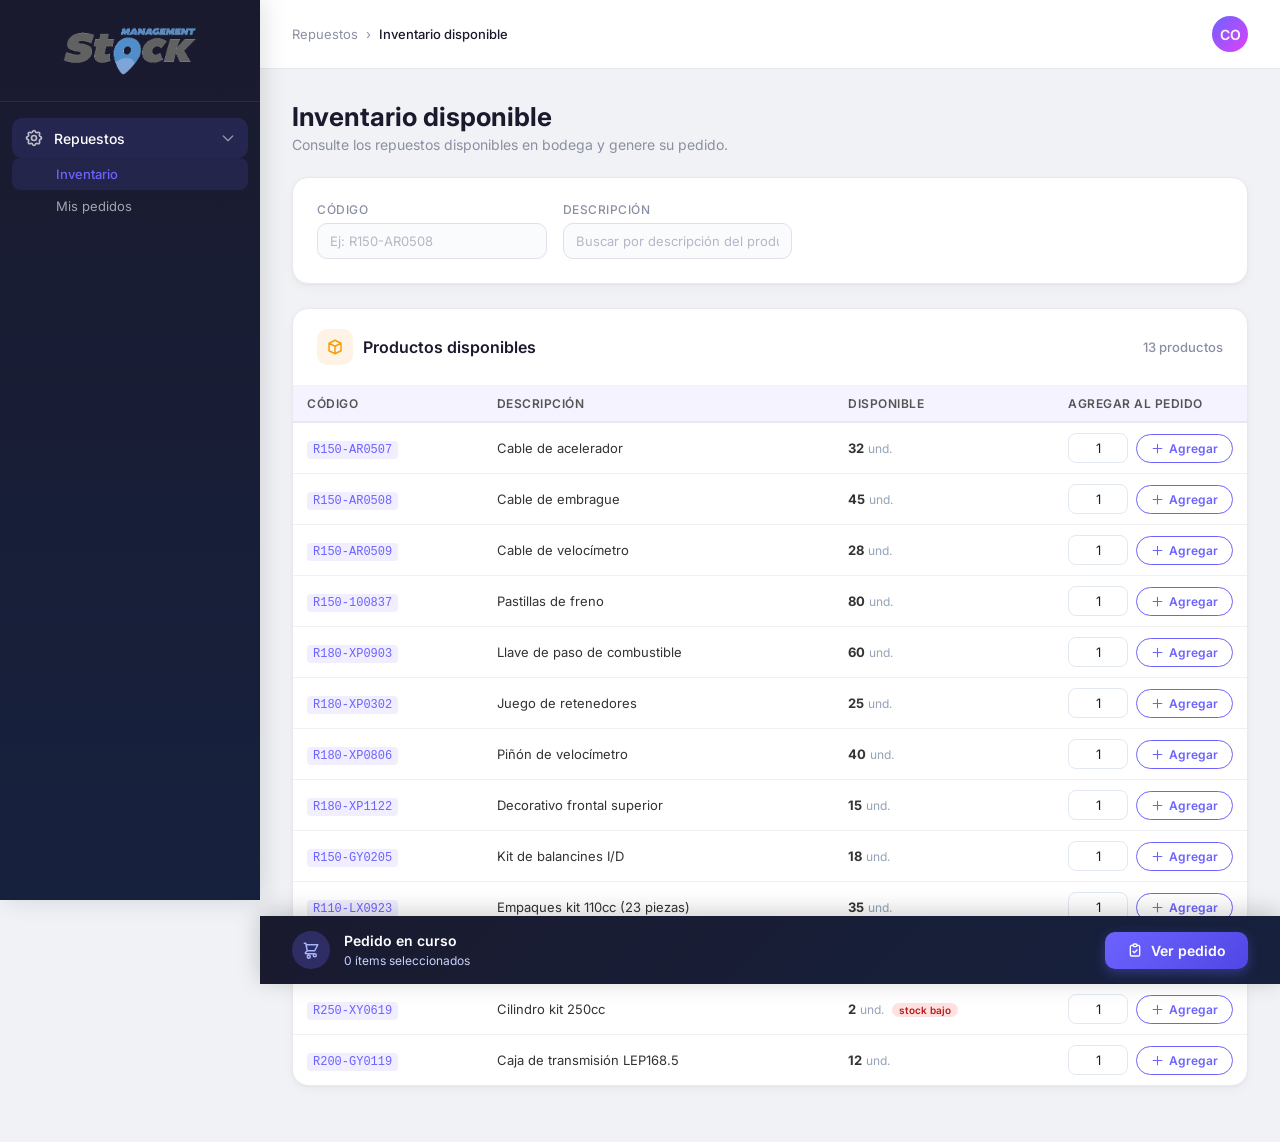
==== commit 5700a69a: "refinamiento pedidos" ====
--- a/consumidor/index.html
+++ b/consumidor/index.html
@@ -7,14 +7,14 @@
   <link href="https://fonts.googleapis.com/css2?family=Inter:wght@400;500;600;700&display=swap" rel="stylesheet">
   <link rel="stylesheet" href="../css/styles.css">
   <link rel="stylesheet" href="../css/consumidor.css">
+  <link rel="icon" type="image/svg+xml" href="../assets/favicon.svg">
 </head>
 <body>
 
   <!-- ===== Sidebar ===== -->
   <aside class="sidebar">
     <div class="sidebar-logo">
-      <div class="logo-icon">ML</div>
-      <div class="logo-text">MassLine</div>
+      <img class="logo-icon" src="../assets/logo.png" alt="MasStock">
     </div>
     <nav class="sidebar-nav">
       <div class="nav-section open">
@@ -168,7 +168,7 @@
                 </svg>
                 Nuevo pedido
               </button>
-              <a href="#" class="btn btn-primary" style="text-decoration: none;">
+              <a href="mis_pedidos.html" class="btn btn-primary" style="text-decoration: none;">
                 <svg width="15" height="15" fill="none" stroke="currentColor" viewBox="0 0 24 24">
                   <path stroke-linecap="round" stroke-linejoin="round" stroke-width="2" d="M9 5l7 7-7 7"/>
                 </svg>
--- a/css/consumidor.css
+++ b/css/consumidor.css
@@ -1,6 +1,11 @@
 /* =============================================================
    consumidor.css — Estilos específicos del portal de repuestos
    ============================================================= */
+
+#confirmModal .modal,
+#confirmEnvioModal .modal {
+  max-width: 680px;
+}
 
 
 /* ─── Sidebar: enlace deshabilitado ("Mis pedidos") ─────────── */
@@ -194,6 +199,13 @@
 .modal-cart-table tr:last-child td {
   border-bottom: none;
 }
+.modal-cart-table code {
+  background: #f0eeff;
+  padding: 2px 6px;
+  border-radius: 4px;
+  font-size: 12px;
+  color: #6c63ff;
+}
 
 .modal-qty-plain {
   font-size: 14px;
@@ -222,6 +234,30 @@
 }
 .status-badge.por-confirmar .dot { background: #f59e0b; }
 
+.status-badge.por-confirmar-anomalia {
+  background: linear-gradient(135deg, #fffbeb 50%, #fef3c7 100%);
+  color: #78350f;
+  border: 1px solid #f59e0b;
+}
+.status-badge.por-confirmar-anomalia .dot { background: #d97706; }
+.status-badge.por-confirmar-anomalia .warning-icon {
+  width: 14px;
+  height: 14px;
+  color: #d97706;
+}
+
+@keyframes spin-once {
+  from { transform: rotate(0deg); }
+  to   { transform: rotate(360deg); }
+}
+.reenvio-icon {
+  width: 13px;
+  height: 13px;
+  color: #7c3aed;
+  animation: spin-once 0.6s ease-out 1;
+  flex-shrink: 0;
+}
+
 .status-badge.por-despachar {
   background: #ede9fe;
   color: #5b21b6;
@@ -229,12 +265,36 @@
 }
 .status-badge.por-despachar .dot { background: #8b5cf6; }
 
+.status-badge.por-despachar-anomalia {
+  background: linear-gradient(135deg, #ede9fe 50%, #fef3c7 100%);
+  color: #5b21b6;
+  border: 1px solid #c4b5fd;
+}
+.status-badge.por-despachar-anomalia .dot { background: #d97706; }
+.status-badge.por-despachar-anomalia .warning-icon {
+  width: 14px;
+  height: 14px;
+  color: #d97706;
+}
+
 .status-badge.empacado {
-  background: #fff7ed;
-  color: #9a3412;
-  border: 1px solid #fed7aa;
-}
-.status-badge.empacado .dot { background: #f97316; }
+  background: #fdf2f8;
+  color: #9d174d;
+  border: 1px solid #fbcfe8;
+}
+.status-badge.empacado .dot { background: #db2777; }
+
+.status-badge.empacado-anomalia {
+  background: linear-gradient(135deg, #fdf2f8 50%, #fef3c7 100%);
+  color: #9d174d;
+  border: 1px solid #fbcfe8;
+}
+.status-badge.empacado-anomalia .dot { background: #d97706; }
+.status-badge.empacado-anomalia .warning-icon {
+  width: 14px;
+  height: 14px;
+  color: #d97706;
+}
 
 .status-badge.recibido {
   background: #f0fdf4;
@@ -242,6 +302,18 @@
   border: 1px solid #bbf7d0;
 }
 .status-badge.recibido .dot { background: #22c55e; }
+
+.status-badge.recibido-parcial {
+  background: linear-gradient(135deg, #f0fdf4 50%, #fef3c7 100%);
+  color: #15803d;
+  border: 1px solid #86efac;
+}
+.status-badge.recibido-parcial .dot { background: #d97706; }
+.status-badge.recibido-parcial .warning-icon {
+  width: 14px;
+  height: 14px;
+  color: #d97706;
+}
 
 
 /* ─── Botón outline secundario ───────────────────────────────── */
@@ -357,6 +429,31 @@
   box-shadow: 0 6px 16px rgba(34,197,94,0.4);
 }
 
+/* Botón confirmar en header del detalle (estilo btn-store-lg pero verde) */
+.btn-confirm-lg {
+  padding: 8px 16px;
+  border-radius: 10px;
+  border: 1.5px solid #86efac;
+  background: #dcfce7;
+  color: #15803d;
+  font-size: 13px;
+  font-weight: 600;
+  font-family: inherit;
+  display: inline-flex;
+  align-items: center;
+  gap: 8px;
+  cursor: pointer;
+  transition: all 0.2s;
+  white-space: nowrap;
+}
+.btn-confirm-lg:hover {
+  background: #16a34a;
+  color: #fff;
+  border-color: #16a34a;
+  box-shadow: 0 2px 8px rgba(22,163,74,0.4);
+  transform: translateY(-1px);
+}
+
 
 /* ─── Modal: banner informativo ──────────────────────────────── */
 .modal-info-banner {
@@ -373,6 +470,189 @@
   margin-bottom: 18px;
 }
 .modal-info-banner svg { flex-shrink: 0; margin-top: 1px; }
+
+
+/* ─── Botón confirmar envío en header (púrpura, estilo btn-confirm-lg) ── */
+.btn-confirm-envio {
+  padding: 8px 16px;
+  border-radius: 10px;
+  border: 1.5px solid #c4b5fd;
+  background: #ede9fe;
+  color: #5b21b6;
+  font-size: 13px;
+  font-weight: 600;
+  font-family: inherit;
+  display: inline-flex;
+  align-items: center;
+  gap: 8px;
+  cursor: pointer;
+  transition: all 0.2s;
+  white-space: nowrap;
+}
+.btn-confirm-envio:hover {
+  background: #6c63ff;
+  color: #fff;
+  border-color: #6c63ff;
+  box-shadow: 0 2px 8px rgba(108, 99, 255, 0.4);
+  transform: translateY(-1px);
+}
+.btn-confirm-reenvio {
+  padding: 8px 16px;
+  border-radius: 10px;
+  border: 1.5px solid #7dd3fc;
+  background: #e0f2fe;
+  color: #0369a1;
+  font-size: 13px;
+  font-weight: 600;
+  font-family: inherit;
+  display: inline-flex;
+  align-items: center;
+  gap: 8px;
+  cursor: pointer;
+  transition: all 0.2s;
+  white-space: nowrap;
+}
+.btn-confirm-reenvio:hover {
+  background: #0284c7;
+  color: #fff;
+  border-color: #0284c7;
+  box-shadow: 0 2px 8px rgba(2, 132, 199, 0.4);
+  transform: translateY(-1px);
+}
+
+/* ─── Botón acción en fila de tabla (confirmar envío — púrpura) ── */
+.btn-confirm-row-envio {
+  width: 30px;
+  height: 30px;
+  border-radius: 8px;
+  border: 1.5px solid #c4b5fd;
+  background: #ede9fe;
+  color: #6c63ff;
+  display: inline-flex;
+  align-items: center;
+  justify-content: center;
+  cursor: pointer;
+  transition: all 0.2s;
+  position: relative;
+  vertical-align: middle;
+  margin-left: 8px;
+}
+.btn-confirm-row-envio:hover {
+  background: #6c63ff;
+  color: #fff;
+  border-color: #6c63ff;
+  transform: translateY(-1px);
+  box-shadow: 0 2px 8px rgba(108, 99, 255, 0.4);
+}
+.btn-confirm-row-reenvio {
+  width: 30px;
+  height: 30px;
+  border-radius: 8px;
+  border: 1.5px solid #7dd3fc;
+  background: #e0f2fe;
+  color: #0284c7;
+  display: inline-flex;
+  align-items: center;
+  justify-content: center;
+  cursor: pointer;
+  transition: all 0.2s;
+  position: relative;
+  vertical-align: middle;
+  margin-left: 8px;
+}
+.btn-confirm-row-reenvio:hover {
+  background: #0284c7;
+  color: #fff;
+  border-color: #0284c7;
+  transform: translateY(-1px);
+  box-shadow: 0 2px 8px rgba(2, 132, 199, 0.4);
+}
+.btn-confirm-row-envio::after {
+  content: 'Confirmar envío';
+  position: absolute;
+  bottom: calc(100% + 6px);
+  left: 50%;
+  transform: translateX(-50%);
+  background: #1a1a2e;
+  color: #fff;
+  padding: 4px 10px;
+  border-radius: 6px;
+  font-size: 11px;
+  white-space: nowrap;
+  opacity: 0;
+  pointer-events: none;
+  transition: opacity 0.2s;
+  z-index: 10;
+}
+.btn-confirm-row-envio:hover::after {
+  opacity: 1;
+}
+.btn-confirm-row-reenvio::after {
+  content: 'Confirmar envío faltante';
+  position: absolute;
+  bottom: calc(100% + 6px);
+  left: 50%;
+  transform: translateX(-50%);
+  background: #1a1a2e;
+  color: #fff;
+  padding: 4px 10px;
+  border-radius: 6px;
+  font-size: 11px;
+  white-space: nowrap;
+  opacity: 0;
+  pointer-events: none;
+  transition: opacity 0.2s;
+  z-index: 10;
+}
+.btn-confirm-row-reenvio:hover::after {
+  opacity: 1;
+}
+
+
+/* ─── Botón acción en fila de tabla (confirmar recepción) ───── */
+.btn-confirm-row {
+  width: 30px;
+  height: 30px;
+  border-radius: 8px;
+  border: 1.5px solid #86efac;
+  background: #dcfce7;
+  color: #16a34a;
+  display: inline-flex;
+  align-items: center;
+  justify-content: center;
+  cursor: pointer;
+  transition: all 0.2s;
+  position: relative;
+  vertical-align: middle;
+  margin-left: 8px;
+}
+.btn-confirm-row:hover {
+  background: #16a34a;
+  color: #fff;
+  border-color: #16a34a;
+  transform: translateY(-1px);
+  box-shadow: 0 2px 8px rgba(22, 163, 74, 0.4);
+}
+.btn-confirm-row::after {
+  content: 'Confirmar recepción';
+  position: absolute;
+  bottom: calc(100% + 6px);
+  left: 50%;
+  transform: translateX(-50%);
+  background: #1a1a2e;
+  color: #fff;
+  padding: 4px 10px;
+  border-radius: 6px;
+  font-size: 11px;
+  white-space: nowrap;
+  opacity: 0;
+  pointer-events: none;
+  transition: opacity 0.2s;
+  z-index: 10;
+}
+.btn-confirm-row:hover::after {
+  opacity: 1;
+}
 
 
 /* ─── Toast de llegada ───────────────────────────────────────── */
